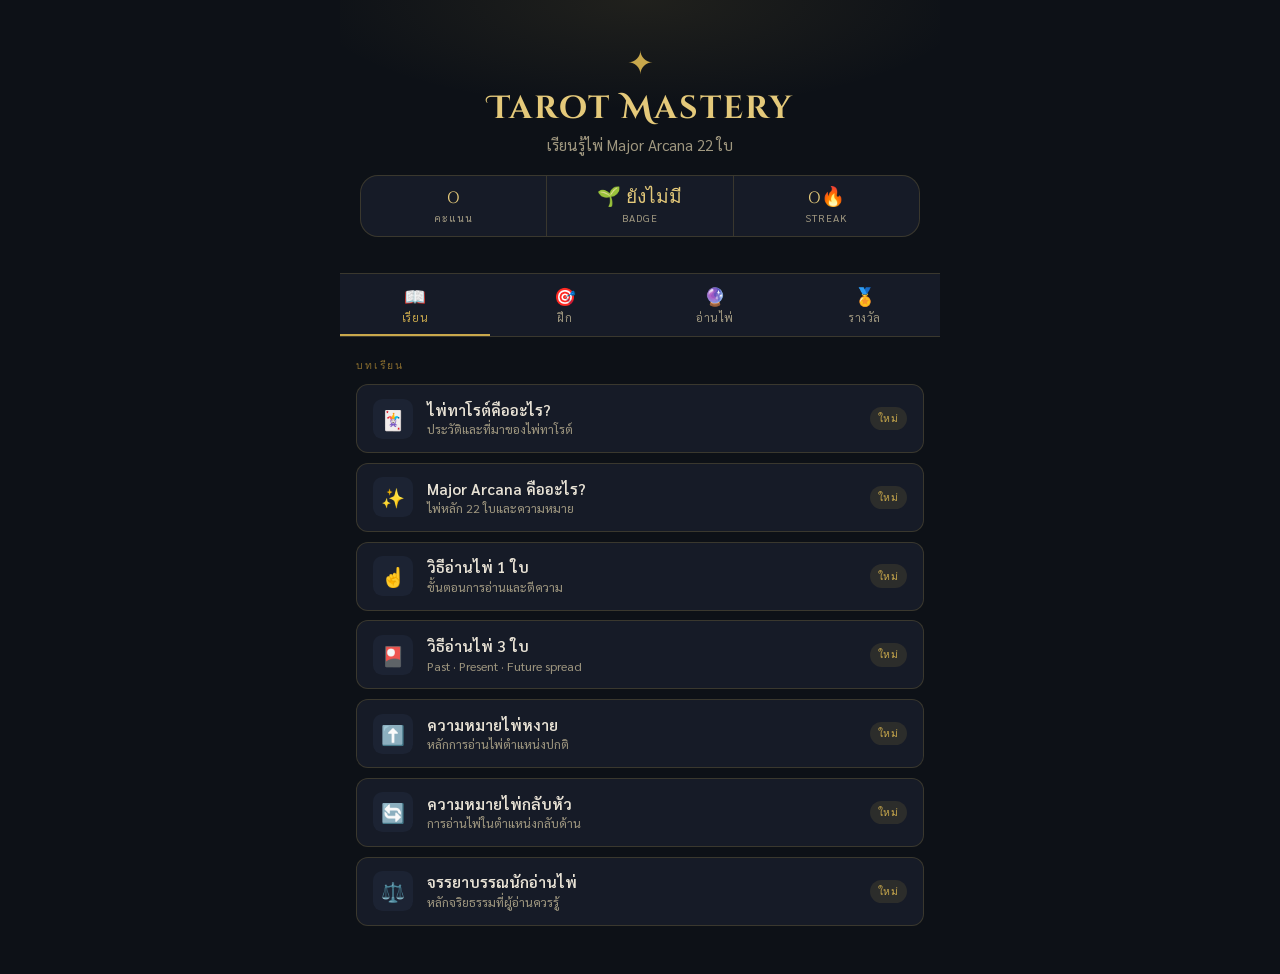
==== index.html @ 58447cff "Add files via upload" ====
<!DOCTYPE html>
<html lang="th">
<head>
  <meta charset="UTF-8"/>
  <meta name="viewport" content="width=device-width,initial-scale=1.0,viewport-fit=cover"/>
  <meta name="theme-color" content="#0d1117"/>
  <title>Tarot Mastery · เรียนรู้ไพ่ทาโรต์</title>
  <link rel="preconnect" href="https://fonts.googleapis.com"/>
  <link rel="preconnect" href="https://fonts.gstatic.com" crossorigin/>
  <link href="https://fonts.googleapis.com/css2?family=Sarabun:ital,wght@0,300;0,400;0,500;0,600;0,700;1,400&family=Cinzel:wght@400;600;700&family=Cinzel+Decorative:wght@400;700&display=swap" rel="stylesheet"/>
  <link rel="stylesheet" href="style.css?v=20260605c"/>
</head>
<body>

<!-- ═══════════════ APP SHELL ═══════════════ -->
<div id="app">

  <!-- TOP BAR (shown when not on home) -->
  <header id="top-bar" class="top-bar hidden">
    <button class="back-btn" onclick="navBack()">
      <svg width="20" height="20" viewBox="0 0 24 24" fill="none" stroke="currentColor" stroke-width="2.5"><polyline points="15,18 9,12 15,6"/></svg>
    </button>
    <span id="top-bar-title"></span>
    <button id="sound-btn" class="icon-btn" onclick="toggleSound()">🔊</button>
  </header>

  <!-- ═══════════ SCREEN: HOME ═══════════ -->
  <div id="screen-home" class="screen active">

    <!-- Hero -->
    <div class="home-hero">
      <div class="hero-emblem">✦</div>
      <h1 class="hero-title">Tarot Mastery</h1>
      <p class="hero-sub">เรียนรู้ไพ่ Major Arcana 22 ใบ</p>
      <!-- XP + badge bar -->
      <div class="hero-stats">
        <div class="hstat">
          <span class="hstat-val" id="home-score">0</span>
          <span class="hstat-lbl">คะแนน</span>
        </div>
        <div class="hstat-div"></div>
        <div class="hstat">
          <span class="hstat-val" id="home-badge">—</span>
          <span class="hstat-lbl">Badge</span>
        </div>
        <div class="hstat-div"></div>
        <div class="hstat">
          <span class="hstat-val" id="home-streak">0🔥</span>
          <span class="hstat-lbl">Streak</span>
        </div>
      </div>
    </div>

    <!-- Tab Nav -->
    <nav class="tab-nav" role="tablist">
      <button class="tab-btn active" data-tab="learn" onclick="switchTab('learn')">
        <span class="tab-icon">📖</span>
        <span>เรียน</span>
      </button>
      <button class="tab-btn" data-tab="practice" onclick="switchTab('practice')">
        <span class="tab-icon">🎯</span>
        <span>ฝึก</span>
      </button>
      <button class="tab-btn" data-tab="reading" onclick="switchTab('reading')">
        <span class="tab-icon">🔮</span>
        <span>อ่านไพ่</span>
      </button>
      <button class="tab-btn" data-tab="achievement" onclick="switchTab('achievement')">
        <span class="tab-icon">🏅</span>
        <span>รางวัล</span>
      </button>
    </nav>

    <!-- ── TAB: LEARN ── -->
    <div id="tab-learn" class="tab-content active">
      <p class="section-label">บทเรียน</p>
      <div class="lesson-grid" id="lesson-grid">
        <!-- filled by JS -->
      </div>
    </div>

    <!-- ── TAB: PRACTICE ── -->
    <div id="tab-practice" class="tab-content">
      <p class="section-label">เลือก Level</p>
      <div id="level-grid" class="level-list">
        <!-- filled by JS -->
      </div>
      <button class="reset-btn" onclick="if(confirm('รีเซ็ตความคืบหน้าทั้งหมด?')){localStorage.removeItem('tarot_state');location.reload();}">
        รีเซ็ตข้อมูล
      </button>
    </div>

    <!-- ── TAB: READING LAB ── -->
    <div id="tab-reading" class="tab-content">
      <p class="section-label">Reading Lab</p>
      <div class="reading-lab-cards">
        <div class="reading-lab-card" onclick="startLevel(7)">
          <div class="rlc-icon">🌙</div>
          <div>
            <div class="rlc-title">Real Tarot Reader</div>
            <div class="rlc-desc">เขียนคำทำนายจากไพ่ที่ได้รับ</div>
          </div>
          <svg class="rlc-arrow" width="20" height="20" viewBox="0 0 24 24" fill="none" stroke="currentColor" stroke-width="2"><polyline points="9,18 15,12 9,6"/></svg>
        </div>
        <div class="reading-lab-card" onclick="startFreeReading()">
          <div class="rlc-icon">🃏</div>
          <div>
            <div class="rlc-title">Free Reading</div>
            <div class="rlc-desc">สุ่มไพ่และทำนายอิสระ</div>
          </div>
          <svg class="rlc-arrow" width="20" height="20" viewBox="0 0 24 24" fill="none" stroke="currentColor" stroke-width="2"><polyline points="9,18 15,12 9,6"/></svg>
        </div>
        <div class="reading-lab-card" onclick="startCardLibrary()">
          <div class="rlc-icon">📚</div>
          <div>
            <div class="rlc-title">Card Library</div>
            <div class="rlc-desc">ดูรายละเอียดไพ่ทุกใบ</div>
          </div>
          <svg class="rlc-arrow" width="20" height="20" viewBox="0 0 24 24" fill="none" stroke="currentColor" stroke-width="2"><polyline points="9,18 15,12 9,6"/></svg>
        </div>
      </div>
    </div>

    <!-- ── TAB: ACHIEVEMENT ── -->
    <div id="tab-achievement" class="tab-content">
      <p class="section-label">Badges</p>
      <div id="badges-container" class="badges-list"></div>
      <p class="section-label" style="margin-top:1.5rem">สถิติ</p>
      <div class="stats-grid">
        <div class="stat-tile"><span class="st-val" id="stat-total">0</span><span class="st-lbl">ทั้งหมด</span></div>
        <div class="stat-tile"><span class="st-val" id="stat-correct">0</span><span class="st-lbl">ถูก</span></div>
        <div class="stat-tile"><span class="st-val" id="stat-accuracy">0%</span><span class="st-lbl">แม่นยำ</span></div>
        <div class="stat-tile"><span class="st-val" id="stat-combo">0</span><span class="st-lbl">Combo สูงสุด</span></div>
        <div class="stat-tile" style="grid-column:1/-1"><span class="st-val" id="stat-wrong">0</span><span class="st-lbl">ต้องทบทวน</span></div>
      </div>
    </div>

  </div><!-- /screen-home -->

  <!-- ═══════════ SCREEN: LESSON ═══════════ -->
  <div id="screen-lesson" class="screen">
    <div id="lesson-content" class="lesson-body"></div>
  </div>

  <!-- ═══════════ SCREEN: CARD LIBRARY ═══════════ -->
  <div id="screen-library" class="screen">
    <div class="library-search-wrap">
      <input type="search" id="lib-search" placeholder="ค้นหาไพ่..." oninput="filterLibrary(this.value)" class="lib-search"/>
    </div>
    <div id="library-grid" class="lib-grid"></div>
    <!-- Card detail modal -->
    <div id="card-detail-overlay" class="overlay hidden" onclick="closeCardDetail()">
      <div class="card-detail-modal" onclick="event.stopPropagation()">
        <button class="modal-close" onclick="closeCardDetail()">✕</button>
        <div id="card-detail-body"></div>
      </div>
    </div>
  </div>

  <!-- ═══════════ SCREEN: GAME (Levels 1–6) ═══════════ -->
  <div id="screen-game" class="screen">
    <div class="game-hud">
      <div class="hud-left">
        <span id="score-display" class="hud-score">0</span>
        <span id="combo-display" class="hud-combo hidden">🔥×0</span>
      </div>
      <div class="hud-progress-wrap">
        <div class="hud-progress-track">
          <div id="progress-fill" class="hud-progress-fill"></div>
        </div>
        <span id="progress-label" class="hud-progress-lbl">0/0</span>
      </div>
    </div>
    <div id="level-header" class="game-level-header"></div>
    <div id="question-container" class="question-wrap"></div>
  </div>

  <!-- ═══════════ SCREEN: LEVEL 7 ═══════════ -->
  <div id="screen-level7" class="screen">
    <div class="l7-wrap">
      <div id="l7-cards" class="l7-card-row"></div>
      <p id="l7-question" class="l7-q"></p>
      <div class="l7-textarea-wrap">
        <textarea id="l7-input" placeholder="พิมพ์คำทำนายของคุณที่นี่…" rows="5"></textarea>
      </div>
      <button class="btn-primary full-width" onclick="submitLevel7()">ส่งคำทำนาย ✦</button>
      <div id="l7-rubric"></div>
    </div>
  </div>

  <!-- ═══════════ SCREEN: FREE READING ═══════════ -->
  <div id="screen-free-reading" class="screen">
    <div class="free-reading-wrap">
      <p class="fr-instruction">เลือกตำแหน่งการอ่านไพ่</p>
      <div class="fr-spread-btns">
        <button class="spread-btn" onclick="doFreeReading(1)">
          <span class="sb-num">1</span>
          <span class="sb-name">ไพ่ใบเดียว</span>
          <span class="sb-desc">คำถามง่ายๆ</span>
        </button>
        <button class="spread-btn" onclick="doFreeReading(3)">
          <span class="sb-num">3</span>
          <span class="sb-name">อดีต ปัจจุบัน อนาคต</span>
          <span class="sb-desc">ภาพรวมสถานการณ์</span>
        </button>
        <button class="spread-btn" onclick="doFreeReading(5)">
          <span class="sb-num">5</span>
          <span class="sb-name">Celtic Cross (ย่อ)</span>
          <span class="sb-desc">วิเคราะห์ลึก</span>
        </button>
      </div>
      <div id="fr-result" class="fr-result hidden"></div>
    </div>
  </div>

</div><!-- /app -->

<!-- FLOATING NOTIFICATIONS -->
<div id="combo-bonus" class="combo-popup">🔥 Combo +20!</div>
<div id="badge-notification" class="badge-popup">
  <span id="badge-notif-icon">🌟</span>
  <div>
    <div class="bp-title">Badge ใหม่!</div>
    <div id="badge-notif-name" class="bp-name"></div>
  </div>
</div>

<script src="cards.js?v=20260605c"></script>
<script src="question-bank.js?v=20260605c"></script>
<script src="script.js?v=20260605c"></script>
<script src="lessons.js?v=20260605c"></script>
</body>
</html>
---- style.css ----
/* ═══════════════════════════════════════════════
   TAROT MASTERY — style.css v2
   Fonts: Cinzel (title) + Sarabun (Thai body)
   Theme: Deep Navy · Gold · Cream
   ═══════════════════════════════════════════════ */

/* ── Variables ── */
:root {
  --bg:          #0d1117;
  --bg-card:     #161b27;
  --bg-elevated: #1c2333;
  --border:      rgba(201,168,76,0.2);
  --border-hi:   rgba(201,168,76,0.55);
  --gold:        #c9a84c;
  --gold-hi:     #e4c97a;
  --gold-dim:    #8a6e2f;
  --gold-glow:   rgba(201,168,76,0.18);
  --cream:       #e8e2d5;
  --cream-dim:   #a09880;
  --green:       #2d6a4f;
  --green-hi:    #52b788;
  --red:         #7d2020;
  --red-hi:      #e06060;
  --radius-sm:   8px;
  --radius:      12px;
  --radius-lg:   18px;
  --font-en:     'Cinzel', serif;
  --font-deco:   'Cinzel Decorative', serif;
  --font-th:     'Sarabun', sans-serif;
  --ease:        cubic-bezier(.4,0,.2,1);
  --safe-bottom: env(safe-area-inset-bottom, 0px);
}

/* ── Reset ── */
*,*::before,*::after{box-sizing:border-box;margin:0;padding:0}
html{font-size:16px;-webkit-tap-highlight-color:transparent}
body{
  font-family:var(--font-th);
  background:var(--bg);
  color:var(--cream);
  min-height:100vh;
  overflow-x:hidden;
  -webkit-font-smoothing:antialiased;
}
button{font-family:var(--font-th);cursor:pointer;border:none;background:none}
input,textarea{font-family:var(--font-th)}
img{display:block;max-width:100%}

/* ── App shell ── */
#app{
  max-width:600px;
  margin:0 auto;
  min-height:100vh;
  position:relative;
}

/* ── Top bar ── */
.top-bar{
  position:sticky;top:0;z-index:200;
  display:flex;align-items:center;gap:.75rem;
  padding:.7rem 1rem;
  background:rgba(13,17,23,.92);
  backdrop-filter:blur(12px);
  border-bottom:1px solid var(--border);
}
.top-bar.hidden{display:none}
.back-btn{
  width:2rem;height:2rem;
  display:flex;align-items:center;justify-content:center;
  color:var(--gold);border-radius:50%;
  transition:background .2s;flex-shrink:0;
}
.back-btn:hover{background:var(--gold-glow)}
#top-bar-title{
  flex:1;
  font-family:var(--font-en);
  font-size:.8rem;letter-spacing:.12em;
  color:var(--cream-dim);text-transform:uppercase;
}
.icon-btn{
  width:2rem;height:2rem;font-size:1rem;
  display:flex;align-items:center;justify-content:center;
  border-radius:50%;transition:background .2s;
}
.icon-btn:hover{background:var(--gold-glow)}

/* ── Screens ── */
.screen{display:none;min-height:100vh;padding-bottom:calc(2rem + var(--safe-bottom))}
.screen.active{display:block}
.hidden{display:none!important}

/* ══════════════════════════════════════════════
   HOME SCREEN
══════════════════════════════════════════════ */

/* Hero */
.home-hero{
  text-align:center;
  padding:2.5rem 1.25rem 1.5rem;
  background:radial-gradient(ellipse 80% 60% at 50% 0%, rgba(201,168,76,.1) 0%, transparent 70%);
}
.hero-emblem{
  font-size:2rem;color:var(--gold);
  display:block;margin-bottom:.5rem;
  animation:pulse-gold 3s ease-in-out infinite;
}
.hero-title{
  font-family:var(--font-deco);
  font-size:clamp(1.4rem,5vw,2rem);
  color:var(--gold-hi);
  letter-spacing:.06em;line-height:1.2;
}
.hero-sub{
  font-size:.95rem;color:var(--cream-dim);
  margin-top:.4rem;
}
.hero-stats{
  display:flex;align-items:center;justify-content:center;
  gap:0;margin-top:1.25rem;
  background:var(--bg-card);
  border:1px solid var(--border);
  border-radius:var(--radius-lg);
  overflow:hidden;
}
.hstat{flex:1;padding:.75rem .5rem;text-align:center}
.hstat-div{width:1px;background:var(--border);align-self:stretch}
.hstat-val{
  display:block;
  font-family:var(--font-deco);font-size:1.2rem;
  color:var(--gold-hi);line-height:1;
}
.hstat-lbl{
  display:block;
  font-size:.65rem;letter-spacing:.1em;
  color:var(--cream-dim);text-transform:uppercase;margin-top:.25rem;
}

/* Tab nav */
.tab-nav{
  display:flex;
  background:var(--bg-card);
  border-top:1px solid var(--border);
  border-bottom:1px solid var(--border);
  margin-top:.75rem;
  position:sticky;top:0;z-index:100;
}
.tab-btn{
  flex:1;display:flex;flex-direction:column;
  align-items:center;gap:.2rem;
  padding:.6rem .25rem;
  font-size:.7rem;color:var(--cream-dim);
  letter-spacing:.05em;
  border-bottom:2px solid transparent;
  transition:color .2s,border-color .2s;
}
.tab-btn.active{color:var(--gold);border-bottom-color:var(--gold)}
.tab-icon{font-size:1.1rem}

.tab-content{display:none;padding:.75rem 1rem 1rem}
.tab-content.active{display:block}

/* Section label */
.section-label{
  font-family:var(--font-en);
  font-size:.65rem;letter-spacing:.18em;
  color:var(--gold-dim);text-transform:uppercase;
  padding:.5rem 0 .6rem;
}

/* ── Learn tab: lesson grid ── */
.lesson-grid{display:grid;gap:.6rem}

.lesson-card{
  display:flex;align-items:center;gap:.9rem;
  background:var(--bg-card);
  border:1px solid var(--border);
  border-radius:var(--radius);
  padding:.85rem 1rem;
  cursor:pointer;
  transition:border-color .2s,transform .15s;
  position:relative;overflow:hidden;
}
.lesson-card::after{
  content:'';position:absolute;inset:0;
  background:linear-gradient(90deg,rgba(201,168,76,.05),transparent);
  opacity:0;transition:opacity .2s;pointer-events:none;
}
.lesson-card:hover{border-color:var(--border-hi);transform:translateX(3px)}
.lesson-card:hover::after{opacity:1}
.lesson-card.completed{border-color:rgba(82,183,136,.3)}

.lc-icon{
  width:2.5rem;height:2.5rem;flex-shrink:0;
  background:var(--bg-elevated);border-radius:.6rem;
  display:flex;align-items:center;justify-content:center;
  font-size:1.2rem;
}
.lc-body{flex:1;min-width:0}
.lc-title{
  font-size:.95rem;font-weight:600;
  color:var(--cream);margin-bottom:.1rem;
}
.lc-desc{font-size:.78rem;color:var(--cream-dim)}
.lc-badge{
  font-size:.65rem;font-family:var(--font-en);
  letter-spacing:.08em;padding:.2rem .5rem;
  border-radius:999px;text-transform:uppercase;flex-shrink:0;
}
.lc-badge.done{background:rgba(82,183,136,.15);color:var(--green-hi)}
.lc-badge.new{background:rgba(201,168,76,.12);color:var(--gold)}

/* ── Practice tab: level list ── */
.level-list{display:grid;gap:.6rem}

.level-card{
  display:grid;grid-template-columns:2.75rem 1fr auto;
  align-items:center;gap:.75rem;
  background:var(--bg-card);border:1px solid var(--border);
  border-radius:var(--radius);padding:.85rem 1rem;
  cursor:pointer;transition:border-color .2s,transform .15s;
  position:relative;overflow:hidden;
}
.level-card:hover:not(.locked){border-color:var(--border-hi);transform:translateX(3px)}
.level-card.locked{opacity:.4;cursor:not-allowed}
.level-card.completed{border-color:rgba(82,183,136,.3)}

.lv-icon{font-size:1.4rem;text-align:center}
.lv-num{font-family:var(--font-en);font-size:.6rem;letter-spacing:.12em;color:var(--gold-dim);text-transform:uppercase}
.lv-name{font-size:.9rem;font-weight:600;color:var(--cream)}
.lv-desc{font-size:.75rem;color:var(--cream-dim)}
.lv-right{text-align:right}
.lv-pct{font-family:var(--font-en);font-size:.8rem;color:var(--gold);display:block}
.lv-bar{width:3rem;height:3px;background:var(--bg-elevated);border-radius:2px;margin-top:.2rem;overflow:hidden}
.lv-bar-fill{height:100%;background:linear-gradient(90deg,var(--gold-dim),var(--gold-hi));border-radius:2px;transition:width .5s}

.reset-btn{
  display:block;margin:1.5rem auto 0;
  font-size:.65rem;letter-spacing:.1em;text-transform:uppercase;
  color:rgba(224,96,96,.5);
  border:1px solid rgba(224,96,96,.2);
  border-radius:var(--radius-sm);padding:.4rem 1rem;
  transition:color .2s,border-color .2s;
}
.reset-btn:hover{color:var(--red-hi);border-color:rgba(224,96,96,.5)}

/* ── Reading lab ── */
.reading-lab-cards{display:grid;gap:.6rem}
.reading-lab-card{
  display:flex;align-items:center;gap:.9rem;
  background:var(--bg-card);border:1px solid var(--border);
  border-radius:var(--radius);padding:1rem;
  cursor:pointer;transition:border-color .2s,transform .15s;
}
.reading-lab-card:hover{border-color:var(--border-hi);transform:translateX(3px)}
.rlc-icon{font-size:1.6rem;flex-shrink:0}
.rlc-title{font-size:.95rem;font-weight:600;color:var(--cream)}
.rlc-desc{font-size:.78rem;color:var(--cream-dim);margin-top:.1rem}
.rlc-arrow{color:var(--gold-dim);flex-shrink:0;margin-left:auto}

/* ── Achievement tab ── */
.badges-list{display:grid;gap:.5rem}
.badge-item{
  display:flex;align-items:center;gap:.85rem;
  background:var(--bg-card);border:1px solid var(--border);
  border-radius:var(--radius);padding:.8rem 1rem;
}
.badge-item.earned{border-color:rgba(201,168,76,.5);box-shadow:0 0 12px var(--gold-glow)}
.badge-item.locked-b{opacity:.4;filter:grayscale(.6)}
.bi-icon{font-size:1.8rem;flex-shrink:0}
.bi-info{flex:1}
.bi-name{font-size:.9rem;font-weight:600;color:var(--cream)}
.bi-desc{font-size:.75rem;color:var(--cream-dim);margin-top:.1rem}
.bi-pts{font-family:var(--font-en);font-size:.75rem;color:var(--gold)}

.stats-grid{display:grid;grid-template-columns:1fr 1fr;gap:.5rem}
.stat-tile{
  background:var(--bg-card);border:1px solid var(--border);
  border-radius:var(--radius);padding:1rem;text-align:center;
}
.st-val{
  display:block;font-family:var(--font-deco);font-size:1.6rem;
  color:var(--gold-hi);line-height:1;
}
.st-lbl{
  display:block;font-size:.6rem;letter-spacing:.12em;
  color:var(--cream-dim);text-transform:uppercase;margin-top:.3rem;
}

/* ══════════════════════════════════════════════
   LESSON SCREEN
══════════════════════════════════════════════ */
.lesson-body{padding:0 0 2rem}

.lesson-hero{
  background:linear-gradient(160deg,var(--bg-elevated),var(--bg-card));
  border-bottom:1px solid var(--border);
  padding:1.5rem 1.25rem 1.25rem;
  text-align:center;
}
.lesson-hero-icon{font-size:2.5rem;display:block;margin-bottom:.5rem}
.lesson-hero-title{
  font-family:var(--font-deco);font-size:1.2rem;
  color:var(--gold-hi);letter-spacing:.06em;
}
.lesson-hero-sub{font-size:.85rem;color:var(--cream-dim);margin-top:.3rem}

.lesson-section{padding:1.25rem 1.25rem 0}
.ls-heading{
  font-family:var(--font-en);font-size:.7rem;
  letter-spacing:.18em;color:var(--gold-dim);
  text-transform:uppercase;margin-bottom:.75rem;
}
.ls-text{font-size:.95rem;line-height:1.75;color:var(--cream)}
.ls-text + .ls-text{margin-top:.75rem}
.ls-highlight{
  background:var(--bg-elevated);border-left:3px solid var(--gold);
  border-radius:0 var(--radius-sm) var(--radius-sm) 0;
  padding:.75rem 1rem;margin:.75rem 0;
  font-size:.9rem;line-height:1.65;color:var(--cream-dim);
}
.ls-highlight strong{color:var(--gold-hi);font-weight:600}

/* card strip in lesson */
.lesson-card-strip{
  display:flex;gap:.6rem;overflow-x:auto;
  padding:.25rem .25rem .75rem;
  scrollbar-width:none;
}
.lesson-card-strip::-webkit-scrollbar{display:none}
.lcs-item{
  flex-shrink:0;width:90px;text-align:center;cursor:pointer;
}
.lcs-img{
  width:90px;height:145px;object-fit:cover;
  border-radius:6px;border:1px solid var(--border);
  transition:transform .2s,border-color .2s;
}
.lcs-item:hover .lcs-img{transform:scale(1.04);border-color:var(--gold)}
.lcs-name{font-size:.65rem;color:var(--cream-dim);margin-top:.3rem;line-height:1.3}

/* meaning table */
.meaning-table{width:100%;border-collapse:collapse;margin:.5rem 0}
.meaning-table td{
  padding:.55rem .75rem;font-size:.85rem;
  border-bottom:1px solid var(--border);
  vertical-align:top;
}
.meaning-table td:first-child{
  font-family:var(--font-en);font-size:.7rem;
  letter-spacing:.08em;color:var(--gold-dim);
  text-transform:uppercase;width:35%;
}

/* quiz CTA at end of lesson */
.lesson-cta{
  margin:1.5rem 1.25rem 0;
  display:flex;gap:.75rem;
}

/* ══════════════════════════════════════════════
   CARD LIBRARY SCREEN
══════════════════════════════════════════════ */
.library-search-wrap{
  position:sticky;top:0;z-index:50;
  padding:.75rem 1rem;
  background:rgba(13,17,23,.95);backdrop-filter:blur(8px);
  border-bottom:1px solid var(--border);
}
.lib-search{
  width:100%;background:var(--bg-card);
  border:1px solid var(--border);border-radius:var(--radius);
  padding:.6rem .9rem;color:var(--cream);font-size:.9rem;
  outline:none;transition:border-color .2s;
}
.lib-search:focus{border-color:var(--gold)}
.lib-search::placeholder{color:var(--cream-dim)}

.lib-grid{
  display:grid;grid-template-columns:repeat(3,1fr);
  gap:.5rem;padding:.75rem;
}
.lib-item{
  cursor:pointer;text-align:center;
  border-radius:var(--radius-sm);overflow:hidden;
  border:1px solid var(--border);
  background:var(--bg-card);
  transition:border-color .2s,transform .15s;
}
.lib-item:hover{border-color:var(--border-hi);transform:scale(1.03)}
.lib-item img{width:100%;aspect-ratio:2/3;object-fit:cover}
.lib-item .card-fallback{
  width:100%;
  height:auto;
  aspect-ratio:2/3;
  border-radius:0;
  border:0;
}
.lib-item-name{font-size:.6rem;color:var(--cream-dim);padding:.3rem .2rem;line-height:1.3}

/* Card detail modal */
.overlay{
  position:fixed;inset:0;z-index:300;
  background:rgba(0,0,0,.75);backdrop-filter:blur(4px);
  display:flex;align-items:flex-end;justify-content:center;
  padding:0;
}
.card-detail-modal{
  background:var(--bg-card);
  border-radius:var(--radius-lg) var(--radius-lg) 0 0;
  border:1px solid var(--border);
  width:100%;max-width:600px;
  max-height:85vh;overflow-y:auto;
  padding:1.25rem 1.25rem 2rem;
  position:relative;
}
.modal-close{
  position:absolute;top:.75rem;right:.75rem;
  width:2rem;height:2rem;
  display:flex;align-items:center;justify-content:center;
  color:var(--cream-dim);font-size:.9rem;
  background:var(--bg-elevated);border-radius:50%;
}
.cd-header{display:flex;gap:1rem;align-items:flex-start;margin-bottom:1rem}
.cd-card-art{width:90px;flex-shrink:0}
.cd-img{width:90px;height:145px;object-fit:cover;border-radius:6px;border:1px solid var(--border);flex-shrink:0}
.cd-card-art .card-fallback{width:90px;height:145px;margin:0}
.cd-title{
  font-family:var(--font-deco);font-size:1rem;
  color:var(--gold-hi);margin-bottom:.25rem;
}
.cd-thai{font-size:.85rem;color:var(--cream-dim);margin-bottom:.5rem}
.cd-kw{display:flex;flex-wrap:wrap;gap:.3rem}
.kw-tag{
  font-size:.65rem;padding:.2rem .5rem;
  border-radius:999px;border:1px solid var(--border);
  color:var(--cream-dim);background:var(--bg-elevated);
}
.cd-section{margin-top:1rem}
.cd-section-title{
  font-family:var(--font-en);font-size:.65rem;
  letter-spacing:.15em;color:var(--gold-dim);
  text-transform:uppercase;margin-bottom:.5rem;
}
.cd-meaning{font-size:.88rem;line-height:1.7;color:var(--cream)}
.cd-reversed{font-size:.85rem;line-height:1.65;color:var(--cream-dim);font-style:italic}
.cd-symbols{display:grid;gap:.35rem}
.sym-row{display:flex;gap:.5rem;font-size:.82rem}
.sym-key{color:var(--gold);flex-shrink:0;min-width:7rem}
.sym-val{color:var(--cream-dim)}
.cd-meta{display:flex;gap:.75rem;flex-wrap:wrap;margin-top:.5rem}
.meta-tag{font-size:.72rem;color:var(--cream-dim);padding:.2rem .6rem;border-radius:999px;background:var(--bg-elevated);border:1px solid var(--border)}

/* ══════════════════════════════════════════════
   GAME SCREEN
══════════════════════════════════════════════ */
.game-hud{
  position:sticky;top:0;z-index:100;
  display:flex;align-items:center;gap:.75rem;
  padding:.6rem 1rem;
  background:rgba(13,17,23,.95);backdrop-filter:blur(8px);
  border-bottom:1px solid var(--border);
}
.hud-left{display:flex;align-items:center;gap:.75rem;flex-shrink:0}
.hud-score{
  font-family:var(--font-deco);font-size:.9rem;
  color:var(--gold-hi);
}
.hud-combo{
  font-size:.8rem;color:var(--gold);
  background:rgba(201,168,76,.12);
  border-radius:999px;padding:.2rem .6rem;
}
.hud-progress-wrap{flex:1;display:flex;flex-direction:column;gap:.2rem}
.hud-progress-track{height:4px;background:var(--bg-elevated);border-radius:2px;overflow:hidden}
.hud-progress-fill{height:100%;background:linear-gradient(90deg,var(--gold-dim),var(--gold-hi));border-radius:2px;width:0%;transition:width .5s}
.hud-progress-lbl{font-size:.65rem;color:var(--cream-dim);text-align:right}

.game-level-header{
  font-family:var(--font-en);font-size:.75rem;
  letter-spacing:.15em;color:var(--gold-dim);
  text-align:center;text-transform:uppercase;
  padding:.75rem 1rem .25rem;
}

/* Question wrap */
.question-wrap{padding:.75rem 1rem;max-width:560px;margin:0 auto}

/* Card frame */
.card-frame{
  background:var(--bg-card);border:1px solid var(--border);
  border-radius:var(--radius-lg);padding:.75rem;
  margin-bottom:1rem;text-align:center;
  position:relative;overflow:hidden;
  animation:fadeInUp .3s var(--ease) both;
}
.card-frame-img{
  max-width:160px;max-height:260px;
  border-radius:5px;margin:0 auto;
  box-shadow:0 4px 20px rgba(0,0,0,.5);
}
.card-fallback{
  width:130px;height:210px;margin:0 auto;
  background:linear-gradient(160deg,var(--bg-elevated),var(--bg-card));
  border:1px solid var(--border);border-radius:8px;
  display:flex;flex-direction:column;
  align-items:center;justify-content:center;gap:.5rem;
}
.cf-num{font-family:var(--font-en);font-size:1.8rem;color:var(--gold)}
.cf-name{font-family:var(--font-en);font-size:.65rem;color:var(--cream-dim);text-align:center;padding:0 .5rem;letter-spacing:.05em}

/* multi-card */
.card-multi{display:flex;gap:.5rem;justify-content:center;flex-wrap:wrap}
.cm-item{display:flex;flex-direction:column;align-items:center;gap:.3rem}
.cm-item img,.cm-item .card-fallback{max-width:90px;max-height:145px}
.cm-label{font-family:var(--font-en);font-size:.58rem;letter-spacing:.08em;color:var(--gold-dim);text-transform:uppercase}

/* Question text */
.q-text{
  font-size:1rem;line-height:1.55;color:var(--cream);
  text-align:center;padding:.5rem 0 1rem;letter-spacing:.01em;
  animation:fadeInUp .3s .08s var(--ease) both;
}

/* Options */
.options-grid{display:grid;gap:.55rem;animation:fadeInUp .3s .15s var(--ease) both}
.option-btn{
  display:flex;align-items:flex-start;gap:.75rem;
  background:var(--bg-card);border:1px solid var(--border);
  border-radius:var(--radius-sm);padding:.7rem .9rem;
  text-align:left;width:100%;
  transition:background .15s,border-color .15s,transform .12s;
}
.option-btn:hover:not(:disabled){
  border-color:var(--border-hi);
  background:var(--bg-elevated);
  transform:translateX(3px);
}
.option-btn:disabled{cursor:default;transform:none}
.opt-letter{
  width:1.5rem;height:1.5rem;flex-shrink:0;
  background:rgba(201,168,76,.1);border:1px solid var(--gold-dim);
  border-radius:50%;
  font-family:var(--font-en);font-size:.7rem;font-weight:700;
  color:var(--gold);
  display:flex;align-items:center;justify-content:center;
  margin-top:.05rem;letter-spacing:0;
}
.opt-text{font-size:.92rem;color:var(--cream);line-height:1.4}

.option-btn.correct{background:rgba(45,106,79,.3)!important;border-color:var(--green-hi)!important}
.option-btn.correct .opt-letter{background:rgba(82,183,136,.2);border-color:var(--green-hi);color:var(--green-hi)}
.option-btn.wrong{background:rgba(125,32,32,.3)!important;border-color:var(--red-hi)!important}
.option-btn.wrong .opt-letter{background:rgba(224,96,96,.2);border-color:var(--red-hi);color:var(--red-hi)}

/* Explanation */
.explanation-box{
  background:var(--bg-elevated);border:1px solid var(--border);
  border-left:3px solid var(--gold);border-radius:0 var(--radius-sm) var(--radius-sm) 0;
  padding:.9rem 1rem;margin-top:.9rem;
  animation:fadeInUp .25s var(--ease) both;
}
.exp-text{font-size:.88rem;line-height:1.7;color:var(--cream-dim)}
.exp-text strong{color:var(--gold-hi);font-weight:600}

/* ══════════════════════════════════════════════
   LEVEL 7
══════════════════════════════════════════════ */
.l7-wrap{padding:1rem 1rem 2rem;max-width:560px;margin:0 auto}
.l7-card-row{display:flex;gap:.75rem;justify-content:center;flex-wrap:wrap;margin-bottom:1rem}
.l7-q{font-size:.95rem;color:var(--cream);text-align:center;padding:.75rem 0;line-height:1.6}
.l7-textarea-wrap{
  background:var(--bg-card);border:1px solid var(--border);
  border-radius:var(--radius);margin-bottom:.75rem;overflow:hidden;
}
#l7-input{
  width:100%;background:transparent;border:none;outline:none;
  padding:.75rem 1rem;color:var(--cream);
  font-size:.9rem;resize:vertical;min-height:120px;line-height:1.65;
}
#l7-input::placeholder{color:var(--cream-dim)}
#l7-rubric{margin-top:1rem}
.rubric-card{
  background:var(--bg-card);border:1px solid var(--border);
  border-left:3px solid var(--gold);border-radius:0 var(--radius) var(--radius) 0;
  padding:1.25rem;
}
.rubric-title{
  font-family:var(--font-en);font-size:.75rem;
  letter-spacing:.12em;color:var(--gold);
  text-transform:uppercase;margin-bottom:.75rem;
}
.rubric-example{
  font-size:.88rem;color:var(--cream-dim);
  line-height:1.7;font-style:italic;
  border-bottom:1px solid var(--border);padding-bottom:.75rem;margin-bottom:.75rem;
}
.rubric-criteria{list-style:none}
.rubric-criteria li{
  display:flex;align-items:flex-start;gap:.5rem;
  padding:.25rem 0;font-size:.84rem;color:var(--cream-dim);
}
.rubric-criteria li::before{content:'✦';color:var(--gold-dim);font-size:.6rem;margin-top:.3rem;flex-shrink:0}

/* ══════════════════════════════════════════════
   FREE READING SCREEN
══════════════════════════════════════════════ */
.free-reading-wrap{padding:1.25rem 1rem}
.fr-instruction{
  font-family:var(--font-en);font-size:.7rem;
  letter-spacing:.15em;color:var(--gold-dim);
  text-transform:uppercase;margin-bottom:1rem;text-align:center;
}
.fr-spread-btns{display:grid;gap:.6rem}
.spread-btn{
  display:flex;align-items:center;gap:1rem;
  background:var(--bg-card);border:1px solid var(--border);
  border-radius:var(--radius);padding:1rem;
  text-align:left;transition:border-color .2s,transform .15s;
}
.spread-btn:hover{border-color:var(--border-hi);transform:translateX(3px)}
.sb-num{
  font-family:var(--font-deco);font-size:1.5rem;
  color:var(--gold);flex-shrink:0;width:2rem;text-align:center;
}
.sb-name{font-size:.9rem;font-weight:600;color:var(--cream);display:block}
.sb-desc{font-size:.75rem;color:var(--cream-dim);display:block;margin-top:.1rem}
.fr-result{margin-top:1.5rem}
.fr-cards-row{display:flex;gap:.75rem;justify-content:center;flex-wrap:wrap;margin-bottom:1rem}
.fr-card-item{text-align:center}
.fr-card-item img{width:90px;height:145px;object-fit:cover;border-radius:6px;border:1px solid var(--border)}
.fr-card-item .card-fallback{width:80px;height:128px;margin:0 auto}
.fr-card-pos{font-family:var(--font-en);font-size:.6rem;letter-spacing:.08em;color:var(--gold-dim);text-transform:uppercase;margin-top:.3rem}
.fr-card-name{font-size:.7rem;color:var(--cream-dim);margin-top:.15rem}
.fr-meanings{display:grid;gap:.5rem}
.fr-meaning-item{
  background:var(--bg-card);border:1px solid var(--border);
  border-radius:var(--radius-sm);padding:.8rem;
}
.frm-pos{font-family:var(--font-en);font-size:.65rem;letter-spacing:.1em;color:var(--gold);text-transform:uppercase;margin-bottom:.3rem}
.frm-name{font-size:.85rem;font-weight:600;color:var(--cream);margin-bottom:.3rem}
.frm-meaning{font-size:.82rem;color:var(--cream-dim);line-height:1.6}

/* ══════════════════════════════════════════════
   BUTTONS
══════════════════════════════════════════════ */
.btn-primary{
  background:linear-gradient(135deg,var(--gold-dim),var(--gold));
  color:var(--bg);font-size:.82rem;font-weight:700;
  font-family:var(--font-en);letter-spacing:.12em;
  text-transform:uppercase;
  border-radius:var(--radius-sm);padding:.7rem 1.5rem;
  transition:opacity .2s,box-shadow .2s;
}
.btn-primary:hover{opacity:.9;box-shadow:0 4px 16px var(--gold-glow)}
.btn-secondary{
  background:var(--bg-elevated);color:var(--cream);
  border:1px solid var(--border);font-size:.82rem;
  border-radius:var(--radius-sm);padding:.7rem 1.5rem;
  transition:border-color .2s;
}
.btn-secondary:hover{border-color:var(--border-hi)}
.full-width{width:100%;display:block}
.next-btn{
  margin-top:.75rem;
  background:linear-gradient(135deg,var(--gold-dim),var(--gold));
  color:var(--bg);font-size:.78rem;font-weight:700;
  font-family:var(--font-en);letter-spacing:.1em;text-transform:uppercase;
  border-radius:var(--radius-sm);padding:.6rem 1.25rem;
  transition:opacity .2s;
}
.next-btn:hover{opacity:.85}

/* ══════════════════════════════════════════════
   FLOATING NOTIFICATIONS
══════════════════════════════════════════════ */
.combo-popup{
  position:fixed;top:50%;left:50%;
  transform:translate(-50%,-50%) scale(.8);
  background:var(--bg-elevated);border:2px solid var(--gold);
  border-radius:var(--radius);padding:.8rem 1.5rem;
  font-family:var(--font-en);font-size:1rem;
  letter-spacing:.08em;color:var(--gold-hi);
  pointer-events:none;opacity:0;z-index:500;
  box-shadow:0 0 30px var(--gold-glow);
  transition:opacity .25s,transform .25s;
}
.combo-popup.animate-in{opacity:1;transform:translate(-50%,-50%) scale(1)}

.badge-popup{
  position:fixed;bottom:2rem;left:50%;
  transform:translateX(-50%) translateY(100px);
  display:flex;align-items:center;gap:.75rem;
  background:var(--bg-elevated);border:2px solid var(--gold);
  border-radius:var(--radius);padding:.75rem 1.25rem;
  pointer-events:none;opacity:0;z-index:500;
  box-shadow:0 8px 32px rgba(0,0,0,.5),0 0 20px var(--gold-glow);
  white-space:nowrap;
  transition:transform .4s cubic-bezier(.34,1.56,.64,1),opacity .25s;
}
.badge-popup.show{opacity:1;transform:translateX(-50%) translateY(0)}
.bp-title{font-size:.65rem;letter-spacing:.1em;color:var(--cream-dim);text-transform:uppercase}
.bp-name{font-family:var(--font-en);font-size:.9rem;color:var(--gold-hi)}

/* ══════════════════════════════════════════════
   ANIMATIONS
══════════════════════════════════════════════ */
@keyframes fadeInUp{
  from{opacity:0;transform:translateY(14px)}
  to{opacity:1;transform:translateY(0)}
}
@keyframes pulse-gold{
  0%,100%{text-shadow:0 0 8px var(--gold-glow)}
  50%{text-shadow:0 0 20px rgba(201,168,76,.4)}
}

/* ══════════════════════════════════════════════
   SCROLLBAR
══════════════════════════════════════════════ */
::-webkit-scrollbar{width:5px}
::-webkit-scrollbar-track{background:var(--bg)}
::-webkit-scrollbar-thumb{background:var(--gold-dim);border-radius:3px}

/* ══════════════════════════════════════════════
   RESPONSIVE
══════════════════════════════════════════════ */
@media(min-width:480px){
  .card-frame-img{max-width:200px;max-height:320px}
  .lib-grid{grid-template-columns:repeat(4,1fr)}
}
@media(prefers-reduced-motion:reduce){
  *,*::before,*::after{animation-duration:.01ms!important;transition-duration:.01ms!important}
}
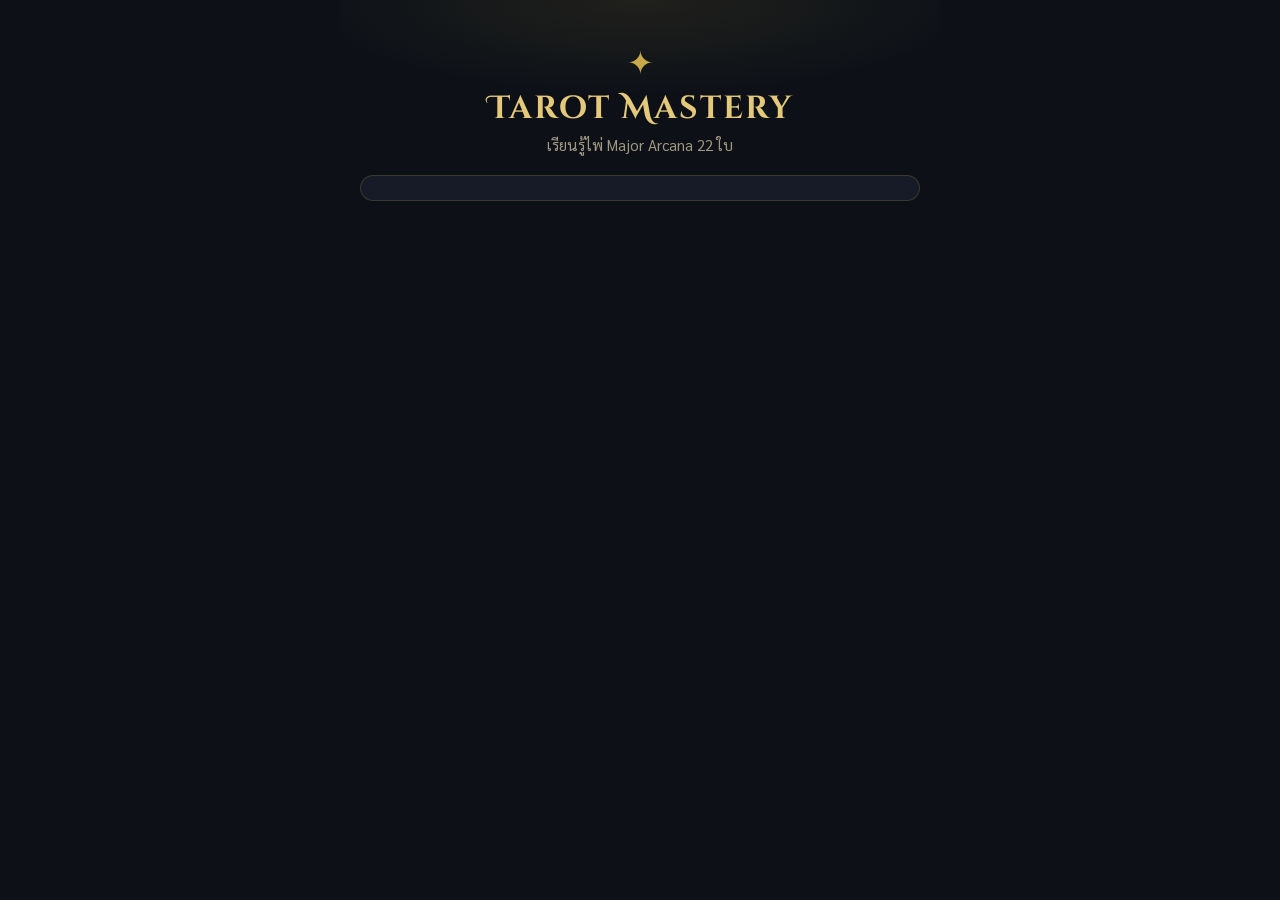
==== commit 5ef30fb6: "Update index.html" ====
--- a/index.html
+++ b/index.html
@@ -35,199 +35,3 @@
       <!-- XP + badge bar -->
       <div class="hero-stats">
         <div class="hstat">
-          <span class="hstat-val" id="home-score">0</span>
-          <span class="hstat-lbl">คะแนน</span>
-        </div>
-        <div class="hstat-div"></div>
-        <div class="hstat">
-          <span class="hstat-val" id="home-badge">—</span>
-          <span class="hstat-lbl">Badge</span>
-        </div>
-        <div class="hstat-div"></div>
-        <div class="hstat">
-          <span class="hstat-val" id="home-streak">0🔥</span>
-          <span class="hstat-lbl">Streak</span>
-        </div>
-      </div>
-    </div>
-
-    <!-- Tab Nav -->
-    <nav class="tab-nav" role="tablist">
-      <button class="tab-btn active" data-tab="learn" onclick="switchTab('learn')">
-        <span class="tab-icon">📖</span>
-        <span>เรียน</span>
-      </button>
-      <button class="tab-btn" data-tab="practice" onclick="switchTab('practice')">
-        <span class="tab-icon">🎯</span>
-        <span>ฝึก</span>
-      </button>
-      <button class="tab-btn" data-tab="reading" onclick="switchTab('reading')">
-        <span class="tab-icon">🔮</span>
-        <span>อ่านไพ่</span>
-      </button>
-      <button class="tab-btn" data-tab="achievement" onclick="switchTab('achievement')">
-        <span class="tab-icon">🏅</span>
-        <span>รางวัล</span>
-      </button>
-    </nav>
-
-    <!-- ── TAB: LEARN ── -->
-    <div id="tab-learn" class="tab-content active">
-      <p class="section-label">บทเรียน</p>
-      <div class="lesson-grid" id="lesson-grid">
-        <!-- filled by JS -->
-      </div>
-    </div>
-
-    <!-- ── TAB: PRACTICE ── -->
-    <div id="tab-practice" class="tab-content">
-      <p class="section-label">เลือก Level</p>
-      <div id="level-grid" class="level-list">
-        <!-- filled by JS -->
-      </div>
-      <button class="reset-btn" onclick="if(confirm('รีเซ็ตความคืบหน้าทั้งหมด?')){localStorage.removeItem('tarot_state');location.reload();}">
-        รีเซ็ตข้อมูล
-      </button>
-    </div>
-
-    <!-- ── TAB: READING LAB ── -->
-    <div id="tab-reading" class="tab-content">
-      <p class="section-label">Reading Lab</p>
-      <div class="reading-lab-cards">
-        <div class="reading-lab-card" onclick="startLevel(7)">
-          <div class="rlc-icon">🌙</div>
-          <div>
-            <div class="rlc-title">Real Tarot Reader</div>
-            <div class="rlc-desc">เขียนคำทำนายจากไพ่ที่ได้รับ</div>
-          </div>
-          <svg class="rlc-arrow" width="20" height="20" viewBox="0 0 24 24" fill="none" stroke="currentColor" stroke-width="2"><polyline points="9,18 15,12 9,6"/></svg>
-        </div>
-        <div class="reading-lab-card" onclick="startFreeReading()">
-          <div class="rlc-icon">🃏</div>
-          <div>
-            <div class="rlc-title">Free Reading</div>
-            <div class="rlc-desc">สุ่มไพ่และทำนายอิสระ</div>
-          </div>
-          <svg class="rlc-arrow" width="20" height="20" viewBox="0 0 24 24" fill="none" stroke="currentColor" stroke-width="2"><polyline points="9,18 15,12 9,6"/></svg>
-        </div>
-        <div class="reading-lab-card" onclick="startCardLibrary()">
-          <div class="rlc-icon">📚</div>
-          <div>
-            <div class="rlc-title">Card Library</div>
-            <div class="rlc-desc">ดูรายละเอียดไพ่ทุกใบ</div>
-          </div>
-          <svg class="rlc-arrow" width="20" height="20" viewBox="0 0 24 24" fill="none" stroke="currentColor" stroke-width="2"><polyline points="9,18 15,12 9,6"/></svg>
-        </div>
-      </div>
-    </div>
-
-    <!-- ── TAB: ACHIEVEMENT ── -->
-    <div id="tab-achievement" class="tab-content">
-      <p class="section-label">Badges</p>
-      <div id="badges-container" class="badges-list"></div>
-      <p class="section-label" style="margin-top:1.5rem">สถิติ</p>
-      <div class="stats-grid">
-        <div class="stat-tile"><span class="st-val" id="stat-total">0</span><span class="st-lbl">ทั้งหมด</span></div>
-        <div class="stat-tile"><span class="st-val" id="stat-correct">0</span><span class="st-lbl">ถูก</span></div>
-        <div class="stat-tile"><span class="st-val" id="stat-accuracy">0%</span><span class="st-lbl">แม่นยำ</span></div>
-        <div class="stat-tile"><span class="st-val" id="stat-combo">0</span><span class="st-lbl">Combo สูงสุด</span></div>
-        <div class="stat-tile" style="grid-column:1/-1"><span class="st-val" id="stat-wrong">0</span><span class="st-lbl">ต้องทบทวน</span></div>
-      </div>
-    </div>
-
-  </div><!-- /screen-home -->
-
-  <!-- ═══════════ SCREEN: LESSON ═══════════ -->
-  <div id="screen-lesson" class="screen">
-    <div id="lesson-content" class="lesson-body"></div>
-  </div>
-
-  <!-- ═══════════ SCREEN: CARD LIBRARY ═══════════ -->
-  <div id="screen-library" class="screen">
-    <div class="library-search-wrap">
-      <input type="search" id="lib-search" placeholder="ค้นหาไพ่..." oninput="filterLibrary(this.value)" class="lib-search"/>
-    </div>
-    <div id="library-grid" class="lib-grid"></div>
-    <!-- Card detail modal -->
-    <div id="card-detail-overlay" class="overlay hidden" onclick="closeCardDetail()">
-      <div class="card-detail-modal" onclick="event.stopPropagation()">
-        <button class="modal-close" onclick="closeCardDetail()">✕</button>
-        <div id="card-detail-body"></div>
-      </div>
-    </div>
-  </div>
-
-  <!-- ═══════════ SCREEN: GAME (Levels 1–6) ═══════════ -->
-  <div id="screen-game" class="screen">
-    <div class="game-hud">
-      <div class="hud-left">
-        <span id="score-display" class="hud-score">0</span>
-        <span id="combo-display" class="hud-combo hidden">🔥×0</span>
-      </div>
-      <div class="hud-progress-wrap">
-        <div class="hud-progress-track">
-          <div id="progress-fill" class="hud-progress-fill"></div>
-        </div>
-        <span id="progress-label" class="hud-progress-lbl">0/0</span>
-      </div>
-    </div>
-    <div id="level-header" class="game-level-header"></div>
-    <div id="question-container" class="question-wrap"></div>
-  </div>
-
-  <!-- ═══════════ SCREEN: LEVEL 7 ═══════════ -->
-  <div id="screen-level7" class="screen">
-    <div class="l7-wrap">
-      <div id="l7-cards" class="l7-card-row"></div>
-      <p id="l7-question" class="l7-q"></p>
-      <div class="l7-textarea-wrap">
-        <textarea id="l7-input" placeholder="พิมพ์คำทำนายของคุณที่นี่…" rows="5"></textarea>
-      </div>
-      <button class="btn-primary full-width" onclick="submitLevel7()">ส่งคำทำนาย ✦</button>
-      <div id="l7-rubric"></div>
-    </div>
-  </div>
-
-  <!-- ═══════════ SCREEN: FREE READING ═══════════ -->
-  <div id="screen-free-reading" class="screen">
-    <div class="free-reading-wrap">
-      <p class="fr-instruction">เลือกตำแหน่งการอ่านไพ่</p>
-      <div class="fr-spread-btns">
-        <button class="spread-btn" onclick="doFreeReading(1)">
-          <span class="sb-num">1</span>
-          <span class="sb-name">ไพ่ใบเดียว</span>
-          <span class="sb-desc">คำถามง่ายๆ</span>
-        </button>
-        <button class="spread-btn" onclick="doFreeReading(3)">
-          <span class="sb-num">3</span>
-          <span class="sb-name">อดีต ปัจจุบัน อนาคต</span>
-          <span class="sb-desc">ภาพรวมสถานการณ์</span>
-        </button>
-        <button class="spread-btn" onclick="doFreeReading(5)">
-          <span class="sb-num">5</span>
-          <span class="sb-name">Celtic Cross (ย่อ)</span>
-          <span class="sb-desc">วิเคราะห์ลึก</span>
-        </button>
-      </div>
-      <div id="fr-result" class="fr-result hidden"></div>
-    </div>
-  </div>
-
-</div><!-- /app -->
-
-<!-- FLOATING NOTIFICATIONS -->
-<div id="combo-bonus" class="combo-popup">🔥 Combo +20!</div>
-<div id="badge-notification" class="badge-popup">
-  <span id="badge-notif-icon">🌟</span>
-  <div>
-    <div class="bp-title">Badge ใหม่!</div>
-    <div id="badge-notif-name" class="bp-name"></div>
-  </div>
-</div>
-
-<script src="cards.js?v=20260605c"></script>
-<script src="question-bank.js?v=20260605c"></script>
-<script src="script.js?v=20260605c"></script>
-<script src="lessons.js?v=20260605c"></script>
-</body>
-</html>
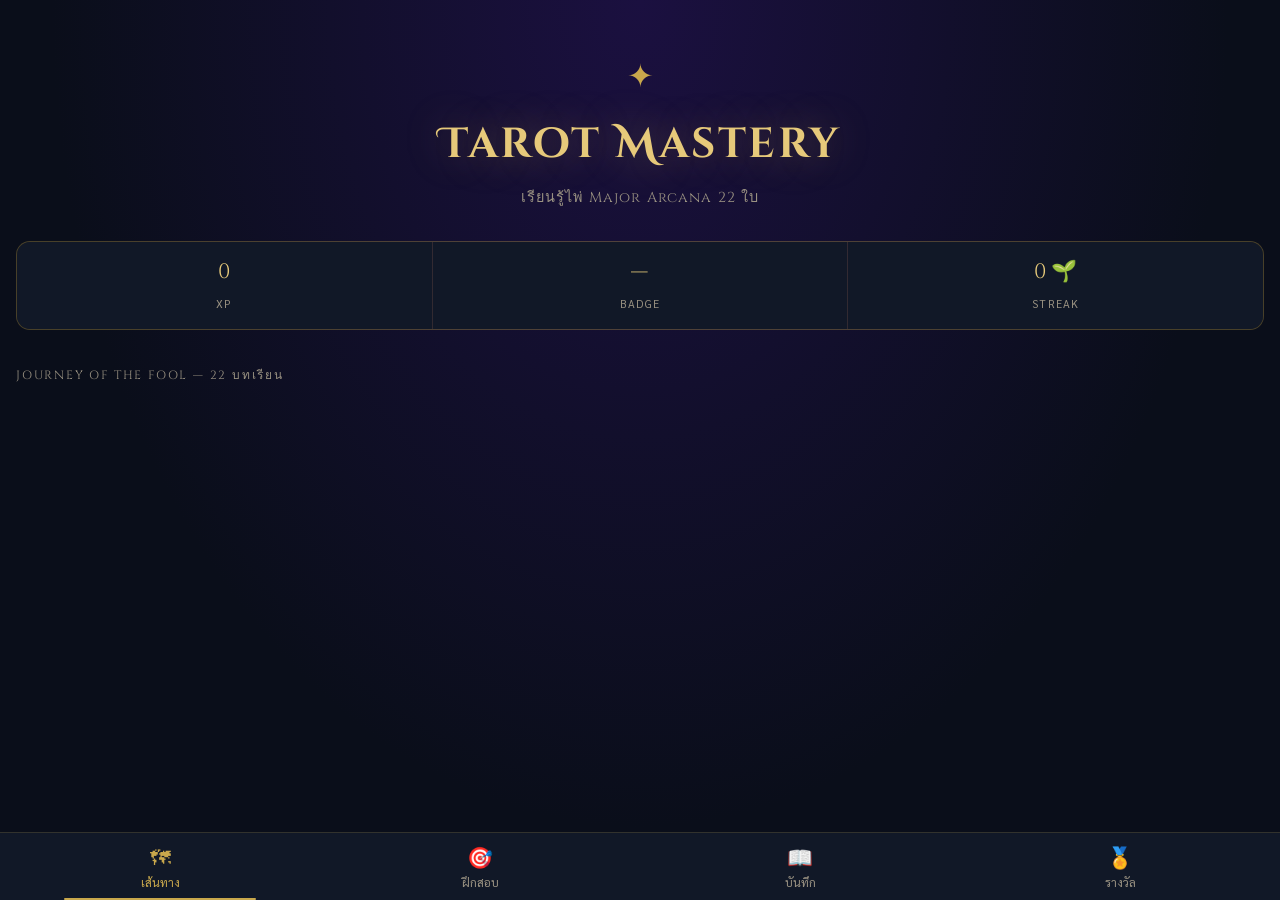
==== commit 44d5cdbe: "Add files via upload" ====
--- a/index.html
+++ b/index.html
@@ -1,37 +1,149 @@
 <!DOCTYPE html>
 <html lang="th">
 <head>
-  <meta charset="UTF-8"/>
-  <meta name="viewport" content="width=device-width,initial-scale=1.0,viewport-fit=cover"/>
-  <meta name="theme-color" content="#0d1117"/>
-  <title>Tarot Mastery · เรียนรู้ไพ่ทาโรต์</title>
-  <link rel="preconnect" href="https://fonts.googleapis.com"/>
-  <link rel="preconnect" href="https://fonts.gstatic.com" crossorigin/>
-  <link href="https://fonts.googleapis.com/css2?family=Sarabun:ital,wght@0,300;0,400;0,500;0,600;0,700;1,400&family=Cinzel:wght@400;600;700&family=Cinzel+Decorative:wght@400;700&display=swap" rel="stylesheet"/>
-  <link rel="stylesheet" href="style.css?v=20260605c"/>
+  <meta charset="UTF-8">
+  <meta name="viewport" content="width=device-width, initial-scale=1.0, viewport-fit=cover">
+  <title>Tarot Mastery</title>
+  <link rel="stylesheet" href="style.css">
 </head>
 <body>
-
-<!-- ═══════════════ APP SHELL ═══════════════ -->
 <div id="app">
 
-  <!-- TOP BAR (shown when not on home) -->
-  <header id="top-bar" class="top-bar hidden">
-    <button class="back-btn" onclick="navBack()">
-      <svg width="20" height="20" viewBox="0 0 24 24" fill="none" stroke="currentColor" stroke-width="2.5"><polyline points="15,18 9,12 15,6"/></svg>
-    </button>
-    <span id="top-bar-title"></span>
-    <button id="sound-btn" class="icon-btn" onclick="toggleSound()">🔊</button>
-  </header>
+  <!-- HOME SCREEN -->
+  <div class="screen active" id="screen-home">
 
-  <!-- ═══════════ SCREEN: HOME ═══════════ -->
-  <div id="screen-home" class="screen active">
+    <!-- scrollable area -->
+    <div class="home-scroll">
+      <div class="home-hero">
+        <span class="home-star">✦</span>
+        <h1 class="home-title">Tarot Mastery</h1>
+        <p class="home-sub">เรียนรู้ไพ่ Major Arcana 22 ใบ</p>
+      </div>
+      <div class="stats-bar">
+        <div class="stat-box">
+          <span class="stat-val" id="stat-xp">0</span>
+          <span class="stat-lbl">XP</span>
+        </div>
+        <div class="stat-box">
+          <span class="stat-val" id="stat-badge">—</span>
+          <span class="stat-lbl">Badge</span>
+        </div>
+        <div class="stat-box">
+          <span class="stat-val" id="stat-streak">0 🌱</span>
+          <span class="stat-lbl">Streak</span>
+        </div>
+      </div>
 
-    <!-- Hero -->
-    <div class="home-hero">
-      <div class="hero-emblem">✦</div>
-      <h1 class="hero-title">Tarot Mastery</h1>
-      <p class="hero-sub">เรียนรู้ไพ่ Major Arcana 22 ใบ</p>
-      <!-- XP + badge bar -->
-      <div class="hero-stats">
-        <div class="hstat">
+      <!-- tab content -->
+      <div class="tab-pane active" data-tab="journey">
+        <div class="section-title">Journey of the Fool — 22 บทเรียน</div>
+        <div class="journey-grid" id="journey-grid"></div>
+        <div id="exam-cta" style="display:none;padding:0 16px 24px">
+          <div class="practice-cta">
+            <h3>🏆 พร้อมสอบแล้ว!</h3>
+            <p>คุณเรียนครบทุก 22 บทเรียน — ลองสอบ Major Arcana Master Exam</p>
+            <br><button class="btn-gold" onclick="goExam()">สอบ Master Exam</button>
+          </div>
+        </div>
+      </div>
+      <div class="tab-pane" data-tab="practice">
+        <div id="practice-content" style="padding-bottom:24px"></div>
+      </div>
+      <div class="tab-pane" data-tab="journal">
+        <div class="journal-header">
+          <h2>📖 สมุดบันทึก</h2>
+          <p style="font-size:.82rem;color:var(--text2);margin-top:4px">Reflections จากการเรียนรู้ของคุณ</p>
+        </div>
+        <div class="journal-list" id="journal-entries"></div>
+      </div>
+      <div class="tab-pane" data-tab="awards">
+        <div class="section-title">Badges &amp; Achievements</div>
+        <div class="award-list" id="awards-list"></div>
+        <div style="padding:8px 16px 24px;text-align:center">
+          <button class="btn-outline" onclick="resetData()" style="font-size:.75rem;opacity:.5">รีเซ็ตข้อมูล</button>
+        </div>
+      </div>
+    </div>
+    <!-- /home-scroll -->
+
+    <!-- tab nav LAST = bottom -->
+    <nav class="tab-nav">
+      <button class="tab-btn active" data-tab="journey"><span class="t-icon">🗺</span>เส้นทาง</button>
+      <button class="tab-btn" data-tab="practice"><span class="t-icon">🎯</span>ฝึกสอบ</button>
+      <button class="tab-btn" data-tab="journal"><span class="t-icon">📖</span>บันทึก</button>
+      <button class="tab-btn" data-tab="awards"><span class="t-icon">🏅</span>รางวัล</button>
+    </nav>
+  </div>
+  <!-- /screen-home -->
+
+  <!-- CHAPTER SCREEN -->
+  <div class="screen" id="screen-chapter">
+    <div class="ch-top-bar">
+      <button class="ch-back" onclick="goHome()">←</button>
+      <div class="ch-title-wrap">
+        <div class="ch-title-en" id="ch-title-en">—</div>
+        <div class="ch-title-th" id="ch-title-th">—</div>
+      </div>
+      <div class="ch-num-badge" id="ch-num">—</div>
+    </div>
+    <div class="ch-tabs" id="ch-tabs"></div>
+    <div class="ch-body" id="ch-body"></div>
+  </div>
+
+  <!-- EXAM SCREEN -->
+  <div class="screen" id="screen-exam"></div>
+
+  <!-- READING LAB SCREEN -->
+  <div class="screen" id="screen-reading">
+    <div class="top-bar-full">
+      <button class="top-bar-back" onclick="goHome()">←</button>
+      <div>
+        <div style="font-family:'Cinzel',serif;font-size:.95rem;color:var(--cream)">Reading Lab</div>
+        <div style="font-size:.78rem;color:var(--text2)">ลองอ่านไพ่พื้นฐาน</div>
+      </div>
+    </div>
+    <div class="reading-lab-intro">
+      <h2>🃏 Reading Lab</h2>
+      <p>สุ่มไพ่และฝึกอ่านด้วยตนเอง</p>
+    </div>
+    <div class="spread-picker">
+      <button class="spread-btn active" onclick="setSpread(1,this)">1 ใบ — ไพ่แห่งวัน</button>
+      <button class="spread-btn" onclick="setSpread(3,this)">3 ใบ — อดีต/ปัจจุบัน/อนาคต</button>
+      <button class="spread-btn" onclick="setSpread(5,this)">5 ใบ — Celtic Cross ย่อ</button>
+    </div>
+    <div class="spread-area">
+      <div id="spread-cards" class="spread-cards"></div>
+      <button class="btn-gold" style="display:block;margin:0 auto 16px" onclick="drawSpread()">✦ สุ่มไพ่</button>
+      <div id="spread-output" class="spread-reading-output" style="display:none"></div>
+    </div>
+  </div>
+
+</div>
+
+<script src="chapters.js"></script>
+<script src="app.js"></script>
+<script src="chapter.js"></script>
+<script src="exam.js"></script>
+<script>
+var spreadCount = 1;
+var SPREAD_LABELS = {1:['ไพ่แห่งวัน'],3:['อดีต','ปัจจุบัน','อนาคต'],5:['สถานการณ์','อุปสรรค','รากเหตุ','แนวทาง','ผลลัพธ์']};
+function setSpread(n,el){spreadCount=n;document.querySelectorAll('.spread-btn').forEach(function(b){b.classList.remove('active')});el.classList.add('active');document.getElementById('spread-cards').innerHTML='';document.getElementById('spread-output').style.display='none';}
+function drawSpread(){
+  var pool=CHAPTERS.slice(),drawn=[];
+  while(drawn.length<spreadCount){var idx=Math.floor(Math.random()*pool.length);var ch=pool.splice(idx,1)[0];drawn.push({ch:ch,reversed:Math.random()>0.7});}
+  var labels=SPREAD_LABELS[spreadCount]||[];
+  var cardsHTML=drawn.map(function(d,i){
+    var src=CARD_IMAGES[d.ch.id];
+    return '<div class="spread-slot"><div class="spread-slot-img'+(d.reversed?' reversed':'')+'"><img src="'+src+'" alt="'+d.ch.name+'"></div><div class="spread-slot-lbl">'+(labels[i]||'')+'</div><div style="font-size:.7rem;color:var(--gold);font-family:Cinzel,serif">'+d.ch.name+'</div>'+(d.reversed?'<div style="font-size:.65rem;color:var(--danger)">กลับหัว</div>':'')+'</div>';
+  }).join('');
+  document.getElementById('spread-cards').innerHTML=cardsHTML;
+  var out=document.getElementById('spread-output');out.style.display='block';
+  out.innerHTML=drawn.map(function(d,i){
+    var lbl=labels[i]?'<strong style="color:var(--gold)">'+labels[i]+':</strong> ':'';
+    var meaning=d.reversed?d.ch.reversed:d.ch.meaning;
+    return '<p style="margin-bottom:12px">'+lbl+'<strong>'+d.ch.name+'</strong>'+(d.reversed?' (กลับหัว)':'')+'<br><span style="color:var(--text2);font-size:.85rem">'+meaning+'</span></p>';
+  }).join('');
+}
+</script>
+</body>
+</html>
--- a/style.css
+++ b/style.css
@@ -1,732 +1,635 @@
-/* ═══════════════════════════════════════════════
-   TAROT MASTERY — style.css v2
-   Fonts: Cinzel (title) + Sarabun (Thai body)
-   Theme: Deep Navy · Gold · Cream
-   ═══════════════════════════════════════════════ */
-
-/* ── Variables ── */
+/* ── TAROT MASTERY — style.css ── */
+@import url('https://fonts.googleapis.com/css2?family=Cinzel+Decorative:wght@700&family=Cinzel:wght@400;600;700&family=Sarabun:wght@300;400;500;600;700&display=swap');
+
 :root {
-  --bg:          #0d1117;
-  --bg-card:     #161b27;
-  --bg-elevated: #1c2333;
-  --border:      rgba(201,168,76,0.2);
-  --border-hi:   rgba(201,168,76,0.55);
-  --gold:        #c9a84c;
-  --gold-hi:     #e4c97a;
-  --gold-dim:    #8a6e2f;
-  --gold-glow:   rgba(201,168,76,0.18);
-  --cream:       #e8e2d5;
-  --cream-dim:   #a09880;
-  --green:       #2d6a4f;
-  --green-hi:    #52b788;
-  --red:         #7d2020;
-  --red-hi:      #e06060;
-  --radius-sm:   8px;
-  --radius:      12px;
-  --radius-lg:   18px;
-  --font-en:     'Cinzel', serif;
-  --font-deco:   'Cinzel Decorative', serif;
-  --font-th:     'Sarabun', sans-serif;
-  --ease:        cubic-bezier(.4,0,.2,1);
-  --safe-bottom: env(safe-area-inset-bottom, 0px);
-}
-
-/* ── Reset ── */
-*,*::before,*::after{box-sizing:border-box;margin:0;padding:0}
-html{font-size:16px;-webkit-tap-highlight-color:transparent}
-body{
-  font-family:var(--font-th);
-  background:var(--bg);
-  color:var(--cream);
-  min-height:100vh;
-  overflow-x:hidden;
-  -webkit-font-smoothing:antialiased;
-}
-button{font-family:var(--font-th);cursor:pointer;border:none;background:none}
-input,textarea{font-family:var(--font-th)}
-img{display:block;max-width:100%}
-
-/* ── App shell ── */
-#app{
-  max-width:600px;
-  margin:0 auto;
-  min-height:100vh;
-  position:relative;
-}
-
-/* ── Top bar ── */
-.top-bar{
-  position:sticky;top:0;z-index:200;
-  display:flex;align-items:center;gap:.75rem;
-  padding:.7rem 1rem;
-  background:rgba(13,17,23,.92);
-  backdrop-filter:blur(12px);
-  border-bottom:1px solid var(--border);
-}
-.top-bar.hidden{display:none}
-.back-btn{
-  width:2rem;height:2rem;
-  display:flex;align-items:center;justify-content:center;
-  color:var(--gold);border-radius:50%;
-  transition:background .2s;flex-shrink:0;
-}
-.back-btn:hover{background:var(--gold-glow)}
-#top-bar-title{
-  flex:1;
-  font-family:var(--font-en);
-  font-size:.8rem;letter-spacing:.12em;
-  color:var(--cream-dim);text-transform:uppercase;
-}
-.icon-btn{
-  width:2rem;height:2rem;font-size:1rem;
-  display:flex;align-items:center;justify-content:center;
-  border-radius:50%;transition:background .2s;
-}
-.icon-btn:hover{background:var(--gold-glow)}
-
-/* ── Screens ── */
-.screen{display:none;min-height:100vh;padding-bottom:calc(2rem + var(--safe-bottom))}
-.screen.active{display:block}
-.hidden{display:none!important}
-
-/* ══════════════════════════════════════════════
+  --bg:        #0a0e1a;
+  --bg2:       #111827;
+  --bg3:       #1a2236;
+  --gold:      #c9a84c;
+  --gold2:     #e6c97a;
+  --gold-dim:  #7a6030;
+  --cream:     #f5f0e8;
+  --text:      #ddd8cc;
+  --text2:     #9a9282;
+  --accent:    #7c5cbf;
+  --accent2:   #9b7fe0;
+  --danger:    #e05c5c;
+  --success:   #56c996;
+  --border:    rgba(201,168,76,.18);
+  --radius:    14px;
+  --shadow:    0 8px 32px rgba(0,0,0,.45);
+}
+
+*, *::before, *::after { box-sizing: border-box; margin: 0; padding: 0; }
+
+html { font-size: 16px; }
+
+body {
+  background: var(--bg);
+  color: var(--text);
+  font-family: 'Sarabun', sans-serif;
+  font-weight: 400;
+  line-height: 1.6;
+  min-height: 100vh;
+  -webkit-font-smoothing: antialiased;
+}
+
+/* ── HOME SCROLL WRAPPER ── */
+.home-scroll {
+  flex: 1;
+  overflow-y: auto;
+  -webkit-overflow-scrolling: touch;
+}
+
+/* ── SCROLLBAR ── */
+::-webkit-scrollbar { width: 4px; }
+::-webkit-scrollbar-track { background: var(--bg2); }
+::-webkit-scrollbar-thumb { background: var(--gold-dim); border-radius: 4px; }
+
+/* ── TYPOGRAPHY ── */
+.font-title  { font-family: 'Cinzel Decorative', serif; }
+.font-sub    { font-family: 'Cinzel', serif; }
+
+/* ── APP SHELL ── */
+#app { display: flex; flex-direction: column; min-height: 100vh; }
+
+/* ── SCREENS ── */
+.screen { display: none; }
+.screen.active {
+  display: flex;
+  flex-direction: column;
+  height: 100vh;
+  overflow: hidden;
+}
+
+/* ════════════════════════════════════
    HOME SCREEN
-══════════════════════════════════════════════ */
-
-/* Hero */
-.home-hero{
-  text-align:center;
-  padding:2.5rem 1.25rem 1.5rem;
-  background:radial-gradient(ellipse 80% 60% at 50% 0%, rgba(201,168,76,.1) 0%, transparent 70%);
-}
-.hero-emblem{
-  font-size:2rem;color:var(--gold);
-  display:block;margin-bottom:.5rem;
-  animation:pulse-gold 3s ease-in-out infinite;
-}
-.hero-title{
-  font-family:var(--font-deco);
-  font-size:clamp(1.4rem,5vw,2rem);
-  color:var(--gold-hi);
-  letter-spacing:.06em;line-height:1.2;
-}
-.hero-sub{
-  font-size:.95rem;color:var(--cream-dim);
-  margin-top:.4rem;
-}
-.hero-stats{
-  display:flex;align-items:center;justify-content:center;
-  gap:0;margin-top:1.25rem;
-  background:var(--bg-card);
-  border:1px solid var(--border);
-  border-radius:var(--radius-lg);
-  overflow:hidden;
-}
-.hstat{flex:1;padding:.75rem .5rem;text-align:center}
-.hstat-div{width:1px;background:var(--border);align-self:stretch}
-.hstat-val{
-  display:block;
-  font-family:var(--font-deco);font-size:1.2rem;
-  color:var(--gold-hi);line-height:1;
-}
-.hstat-lbl{
-  display:block;
-  font-size:.65rem;letter-spacing:.1em;
-  color:var(--cream-dim);text-transform:uppercase;margin-top:.25rem;
-}
+════════════════════════════════════ */
+#screen-home { background: radial-gradient(ellipse at 50% 0%, #1b1040 0%, var(--bg) 65%); }
+
+.home-hero {
+  text-align: center;
+  padding: 48px 24px 32px;
+  position: relative;
+}
+.home-star { font-size: 2rem; display: block; margin-bottom: 12px; color: var(--gold); }
+.home-title {
+  font-family: 'Cinzel Decorative', serif;
+  font-size: clamp(1.6rem, 6vw, 2.6rem);
+  color: var(--gold2);
+  letter-spacing: .06em;
+  text-shadow: 0 0 40px rgba(201,168,76,.4);
+}
+.home-sub {
+  font-family: 'Cinzel', serif;
+  color: var(--text2);
+  font-size: .9rem;
+  margin-top: 8px;
+  letter-spacing: .08em;
+}
+
+/* Stats bar */
+.stats-bar {
+  display: grid;
+  grid-template-columns: repeat(3, 1fr);
+  gap: 1px;
+  background: var(--border);
+  border: 1px solid var(--border);
+  border-radius: var(--radius);
+  margin: 0 16px 20px;
+  overflow: hidden;
+}
+.stat-box {
+  background: var(--bg2);
+  padding: 14px 8px;
+  text-align: center;
+}
+.stat-val { font-family: 'Cinzel', serif; font-size: 1.3rem; color: var(--gold2); display: block; }
+.stat-lbl { font-size: .7rem; color: var(--text2); letter-spacing: .1em; text-transform: uppercase; }
 
 /* Tab nav */
-.tab-nav{
-  display:flex;
-  background:var(--bg-card);
-  border-top:1px solid var(--border);
-  border-bottom:1px solid var(--border);
-  margin-top:.75rem;
-  position:sticky;top:0;z-index:100;
-}
-.tab-btn{
-  flex:1;display:flex;flex-direction:column;
-  align-items:center;gap:.2rem;
-  padding:.6rem .25rem;
-  font-size:.7rem;color:var(--cream-dim);
-  letter-spacing:.05em;
-  border-bottom:2px solid transparent;
-  transition:color .2s,border-color .2s;
-}
-.tab-btn.active{color:var(--gold);border-bottom-color:var(--gold)}
-.tab-icon{font-size:1.1rem}
-
-.tab-content{display:none;padding:.75rem 1rem 1rem}
-.tab-content.active{display:block}
-
-/* Section label */
-.section-label{
-  font-family:var(--font-en);
-  font-size:.65rem;letter-spacing:.18em;
-  color:var(--gold-dim);text-transform:uppercase;
-  padding:.5rem 0 .6rem;
-}
-
-/* ── Learn tab: lesson grid ── */
-.lesson-grid{display:grid;gap:.6rem}
-
-.lesson-card{
-  display:flex;align-items:center;gap:.9rem;
-  background:var(--bg-card);
-  border:1px solid var(--border);
-  border-radius:var(--radius);
-  padding:.85rem 1rem;
-  cursor:pointer;
-  transition:border-color .2s,transform .15s;
-  position:relative;overflow:hidden;
-}
-.lesson-card::after{
-  content:'';position:absolute;inset:0;
-  background:linear-gradient(90deg,rgba(201,168,76,.05),transparent);
-  opacity:0;transition:opacity .2s;pointer-events:none;
-}
-.lesson-card:hover{border-color:var(--border-hi);transform:translateX(3px)}
-.lesson-card:hover::after{opacity:1}
-.lesson-card.completed{border-color:rgba(82,183,136,.3)}
-
-.lc-icon{
-  width:2.5rem;height:2.5rem;flex-shrink:0;
-  background:var(--bg-elevated);border-radius:.6rem;
-  display:flex;align-items:center;justify-content:center;
-  font-size:1.2rem;
-}
-.lc-body{flex:1;min-width:0}
-.lc-title{
-  font-size:.95rem;font-weight:600;
-  color:var(--cream);margin-bottom:.1rem;
-}
-.lc-desc{font-size:.78rem;color:var(--cream-dim)}
-.lc-badge{
-  font-size:.65rem;font-family:var(--font-en);
-  letter-spacing:.08em;padding:.2rem .5rem;
-  border-radius:999px;text-transform:uppercase;flex-shrink:0;
-}
-.lc-badge.done{background:rgba(82,183,136,.15);color:var(--green-hi)}
-.lc-badge.new{background:rgba(201,168,76,.12);color:var(--gold)}
-
-/* ── Practice tab: level list ── */
-.level-list{display:grid;gap:.6rem}
-
-.level-card{
-  display:grid;grid-template-columns:2.75rem 1fr auto;
-  align-items:center;gap:.75rem;
-  background:var(--bg-card);border:1px solid var(--border);
-  border-radius:var(--radius);padding:.85rem 1rem;
-  cursor:pointer;transition:border-color .2s,transform .15s;
-  position:relative;overflow:hidden;
-}
-.level-card:hover:not(.locked){border-color:var(--border-hi);transform:translateX(3px)}
-.level-card.locked{opacity:.4;cursor:not-allowed}
-.level-card.completed{border-color:rgba(82,183,136,.3)}
-
-.lv-icon{font-size:1.4rem;text-align:center}
-.lv-num{font-family:var(--font-en);font-size:.6rem;letter-spacing:.12em;color:var(--gold-dim);text-transform:uppercase}
-.lv-name{font-size:.9rem;font-weight:600;color:var(--cream)}
-.lv-desc{font-size:.75rem;color:var(--cream-dim)}
-.lv-right{text-align:right}
-.lv-pct{font-family:var(--font-en);font-size:.8rem;color:var(--gold);display:block}
-.lv-bar{width:3rem;height:3px;background:var(--bg-elevated);border-radius:2px;margin-top:.2rem;overflow:hidden}
-.lv-bar-fill{height:100%;background:linear-gradient(90deg,var(--gold-dim),var(--gold-hi));border-radius:2px;transition:width .5s}
-
-.reset-btn{
-  display:block;margin:1.5rem auto 0;
-  font-size:.65rem;letter-spacing:.1em;text-transform:uppercase;
-  color:rgba(224,96,96,.5);
-  border:1px solid rgba(224,96,96,.2);
-  border-radius:var(--radius-sm);padding:.4rem 1rem;
-  transition:color .2s,border-color .2s;
-}
-.reset-btn:hover{color:var(--red-hi);border-color:rgba(224,96,96,.5)}
-
-/* ── Reading lab ── */
-.reading-lab-cards{display:grid;gap:.6rem}
-.reading-lab-card{
-  display:flex;align-items:center;gap:.9rem;
-  background:var(--bg-card);border:1px solid var(--border);
-  border-radius:var(--radius);padding:1rem;
-  cursor:pointer;transition:border-color .2s,transform .15s;
-}
-.reading-lab-card:hover{border-color:var(--border-hi);transform:translateX(3px)}
-.rlc-icon{font-size:1.6rem;flex-shrink:0}
-.rlc-title{font-size:.95rem;font-weight:600;color:var(--cream)}
-.rlc-desc{font-size:.78rem;color:var(--cream-dim);margin-top:.1rem}
-.rlc-arrow{color:var(--gold-dim);flex-shrink:0;margin-left:auto}
-
-/* ── Achievement tab ── */
-.badges-list{display:grid;gap:.5rem}
-.badge-item{
-  display:flex;align-items:center;gap:.85rem;
-  background:var(--bg-card);border:1px solid var(--border);
-  border-radius:var(--radius);padding:.8rem 1rem;
-}
-.badge-item.earned{border-color:rgba(201,168,76,.5);box-shadow:0 0 12px var(--gold-glow)}
-.badge-item.locked-b{opacity:.4;filter:grayscale(.6)}
-.bi-icon{font-size:1.8rem;flex-shrink:0}
-.bi-info{flex:1}
-.bi-name{font-size:.9rem;font-weight:600;color:var(--cream)}
-.bi-desc{font-size:.75rem;color:var(--cream-dim);margin-top:.1rem}
-.bi-pts{font-family:var(--font-en);font-size:.75rem;color:var(--gold)}
-
-.stats-grid{display:grid;grid-template-columns:1fr 1fr;gap:.5rem}
-.stat-tile{
-  background:var(--bg-card);border:1px solid var(--border);
-  border-radius:var(--radius);padding:1rem;text-align:center;
-}
-.st-val{
-  display:block;font-family:var(--font-deco);font-size:1.6rem;
-  color:var(--gold-hi);line-height:1;
-}
-.st-lbl{
-  display:block;font-size:.6rem;letter-spacing:.12em;
-  color:var(--cream-dim);text-transform:uppercase;margin-top:.3rem;
-}
-
-/* ══════════════════════════════════════════════
-   LESSON SCREEN
-══════════════════════════════════════════════ */
-.lesson-body{padding:0 0 2rem}
-
-.lesson-hero{
-  background:linear-gradient(160deg,var(--bg-elevated),var(--bg-card));
-  border-bottom:1px solid var(--border);
-  padding:1.5rem 1.25rem 1.25rem;
-  text-align:center;
-}
-.lesson-hero-icon{font-size:2.5rem;display:block;margin-bottom:.5rem}
-.lesson-hero-title{
-  font-family:var(--font-deco);font-size:1.2rem;
-  color:var(--gold-hi);letter-spacing:.06em;
-}
-.lesson-hero-sub{font-size:.85rem;color:var(--cream-dim);margin-top:.3rem}
-
-.lesson-section{padding:1.25rem 1.25rem 0}
-.ls-heading{
-  font-family:var(--font-en);font-size:.7rem;
-  letter-spacing:.18em;color:var(--gold-dim);
-  text-transform:uppercase;margin-bottom:.75rem;
-}
-.ls-text{font-size:.95rem;line-height:1.75;color:var(--cream)}
-.ls-text + .ls-text{margin-top:.75rem}
-.ls-highlight{
-  background:var(--bg-elevated);border-left:3px solid var(--gold);
-  border-radius:0 var(--radius-sm) var(--radius-sm) 0;
-  padding:.75rem 1rem;margin:.75rem 0;
-  font-size:.9rem;line-height:1.65;color:var(--cream-dim);
-}
-.ls-highlight strong{color:var(--gold-hi);font-weight:600}
-
-/* card strip in lesson */
-.lesson-card-strip{
-  display:flex;gap:.6rem;overflow-x:auto;
-  padding:.25rem .25rem .75rem;
-  scrollbar-width:none;
-}
-.lesson-card-strip::-webkit-scrollbar{display:none}
-.lcs-item{
-  flex-shrink:0;width:90px;text-align:center;cursor:pointer;
-}
-.lcs-img{
-  width:90px;height:145px;object-fit:cover;
-  border-radius:6px;border:1px solid var(--border);
-  transition:transform .2s,border-color .2s;
-}
-.lcs-item:hover .lcs-img{transform:scale(1.04);border-color:var(--gold)}
-.lcs-name{font-size:.65rem;color:var(--cream-dim);margin-top:.3rem;line-height:1.3}
-
-/* meaning table */
-.meaning-table{width:100%;border-collapse:collapse;margin:.5rem 0}
-.meaning-table td{
-  padding:.55rem .75rem;font-size:.85rem;
-  border-bottom:1px solid var(--border);
-  vertical-align:top;
-}
-.meaning-table td:first-child{
-  font-family:var(--font-en);font-size:.7rem;
-  letter-spacing:.08em;color:var(--gold-dim);
-  text-transform:uppercase;width:35%;
-}
-
-/* quiz CTA at end of lesson */
-.lesson-cta{
-  margin:1.5rem 1.25rem 0;
-  display:flex;gap:.75rem;
-}
-
-/* ══════════════════════════════════════════════
-   CARD LIBRARY SCREEN
-══════════════════════════════════════════════ */
-.library-search-wrap{
-  position:sticky;top:0;z-index:50;
-  padding:.75rem 1rem;
-  background:rgba(13,17,23,.95);backdrop-filter:blur(8px);
-  border-bottom:1px solid var(--border);
-}
-.lib-search{
-  width:100%;background:var(--bg-card);
-  border:1px solid var(--border);border-radius:var(--radius);
-  padding:.6rem .9rem;color:var(--cream);font-size:.9rem;
-  outline:none;transition:border-color .2s;
-}
-.lib-search:focus{border-color:var(--gold)}
-.lib-search::placeholder{color:var(--cream-dim)}
-
-.lib-grid{
-  display:grid;grid-template-columns:repeat(3,1fr);
-  gap:.5rem;padding:.75rem;
-}
-.lib-item{
-  cursor:pointer;text-align:center;
-  border-radius:var(--radius-sm);overflow:hidden;
-  border:1px solid var(--border);
-  background:var(--bg-card);
-  transition:border-color .2s,transform .15s;
-}
-.lib-item:hover{border-color:var(--border-hi);transform:scale(1.03)}
-.lib-item img{width:100%;aspect-ratio:2/3;object-fit:cover}
-.lib-item .card-fallback{
-  width:100%;
-  height:auto;
-  aspect-ratio:2/3;
-  border-radius:0;
-  border:0;
-}
-.lib-item-name{font-size:.6rem;color:var(--cream-dim);padding:.3rem .2rem;line-height:1.3}
-
-/* Card detail modal */
-.overlay{
-  position:fixed;inset:0;z-index:300;
-  background:rgba(0,0,0,.75);backdrop-filter:blur(4px);
-  display:flex;align-items:flex-end;justify-content:center;
-  padding:0;
-}
-.card-detail-modal{
-  background:var(--bg-card);
-  border-radius:var(--radius-lg) var(--radius-lg) 0 0;
-  border:1px solid var(--border);
-  width:100%;max-width:600px;
-  max-height:85vh;overflow-y:auto;
-  padding:1.25rem 1.25rem 2rem;
-  position:relative;
-}
-.modal-close{
-  position:absolute;top:.75rem;right:.75rem;
-  width:2rem;height:2rem;
-  display:flex;align-items:center;justify-content:center;
-  color:var(--cream-dim);font-size:.9rem;
-  background:var(--bg-elevated);border-radius:50%;
-}
-.cd-header{display:flex;gap:1rem;align-items:flex-start;margin-bottom:1rem}
-.cd-card-art{width:90px;flex-shrink:0}
-.cd-img{width:90px;height:145px;object-fit:cover;border-radius:6px;border:1px solid var(--border);flex-shrink:0}
-.cd-card-art .card-fallback{width:90px;height:145px;margin:0}
-.cd-title{
-  font-family:var(--font-deco);font-size:1rem;
-  color:var(--gold-hi);margin-bottom:.25rem;
-}
-.cd-thai{font-size:.85rem;color:var(--cream-dim);margin-bottom:.5rem}
-.cd-kw{display:flex;flex-wrap:wrap;gap:.3rem}
-.kw-tag{
-  font-size:.65rem;padding:.2rem .5rem;
-  border-radius:999px;border:1px solid var(--border);
-  color:var(--cream-dim);background:var(--bg-elevated);
-}
-.cd-section{margin-top:1rem}
-.cd-section-title{
-  font-family:var(--font-en);font-size:.65rem;
-  letter-spacing:.15em;color:var(--gold-dim);
-  text-transform:uppercase;margin-bottom:.5rem;
-}
-.cd-meaning{font-size:.88rem;line-height:1.7;color:var(--cream)}
-.cd-reversed{font-size:.85rem;line-height:1.65;color:var(--cream-dim);font-style:italic}
-.cd-symbols{display:grid;gap:.35rem}
-.sym-row{display:flex;gap:.5rem;font-size:.82rem}
-.sym-key{color:var(--gold);flex-shrink:0;min-width:7rem}
-.sym-val{color:var(--cream-dim)}
-.cd-meta{display:flex;gap:.75rem;flex-wrap:wrap;margin-top:.5rem}
-.meta-tag{font-size:.72rem;color:var(--cream-dim);padding:.2rem .6rem;border-radius:999px;background:var(--bg-elevated);border:1px solid var(--border)}
-
-/* ══════════════════════════════════════════════
-   GAME SCREEN
-══════════════════════════════════════════════ */
-.game-hud{
-  position:sticky;top:0;z-index:100;
-  display:flex;align-items:center;gap:.75rem;
-  padding:.6rem 1rem;
-  background:rgba(13,17,23,.95);backdrop-filter:blur(8px);
-  border-bottom:1px solid var(--border);
-}
-.hud-left{display:flex;align-items:center;gap:.75rem;flex-shrink:0}
-.hud-score{
-  font-family:var(--font-deco);font-size:.9rem;
-  color:var(--gold-hi);
-}
-.hud-combo{
-  font-size:.8rem;color:var(--gold);
-  background:rgba(201,168,76,.12);
-  border-radius:999px;padding:.2rem .6rem;
-}
-.hud-progress-wrap{flex:1;display:flex;flex-direction:column;gap:.2rem}
-.hud-progress-track{height:4px;background:var(--bg-elevated);border-radius:2px;overflow:hidden}
-.hud-progress-fill{height:100%;background:linear-gradient(90deg,var(--gold-dim),var(--gold-hi));border-radius:2px;width:0%;transition:width .5s}
-.hud-progress-lbl{font-size:.65rem;color:var(--cream-dim);text-align:right}
-
-.game-level-header{
-  font-family:var(--font-en);font-size:.75rem;
-  letter-spacing:.15em;color:var(--gold-dim);
-  text-align:center;text-transform:uppercase;
-  padding:.75rem 1rem .25rem;
-}
-
-/* Question wrap */
-.question-wrap{padding:.75rem 1rem;max-width:560px;margin:0 auto}
-
-/* Card frame */
-.card-frame{
-  background:var(--bg-card);border:1px solid var(--border);
-  border-radius:var(--radius-lg);padding:.75rem;
-  margin-bottom:1rem;text-align:center;
-  position:relative;overflow:hidden;
-  animation:fadeInUp .3s var(--ease) both;
-}
-.card-frame-img{
-  max-width:160px;max-height:260px;
-  border-radius:5px;margin:0 auto;
-  box-shadow:0 4px 20px rgba(0,0,0,.5);
-}
-.card-fallback{
-  width:130px;height:210px;margin:0 auto;
-  background:linear-gradient(160deg,var(--bg-elevated),var(--bg-card));
-  border:1px solid var(--border);border-radius:8px;
-  display:flex;flex-direction:column;
-  align-items:center;justify-content:center;gap:.5rem;
-}
-.cf-num{font-family:var(--font-en);font-size:1.8rem;color:var(--gold)}
-.cf-name{font-family:var(--font-en);font-size:.65rem;color:var(--cream-dim);text-align:center;padding:0 .5rem;letter-spacing:.05em}
-
-/* multi-card */
-.card-multi{display:flex;gap:.5rem;justify-content:center;flex-wrap:wrap}
-.cm-item{display:flex;flex-direction:column;align-items:center;gap:.3rem}
-.cm-item img,.cm-item .card-fallback{max-width:90px;max-height:145px}
-.cm-label{font-family:var(--font-en);font-size:.58rem;letter-spacing:.08em;color:var(--gold-dim);text-transform:uppercase}
-
-/* Question text */
-.q-text{
-  font-size:1rem;line-height:1.55;color:var(--cream);
-  text-align:center;padding:.5rem 0 1rem;letter-spacing:.01em;
-  animation:fadeInUp .3s .08s var(--ease) both;
-}
-
-/* Options */
-.options-grid{display:grid;gap:.55rem;animation:fadeInUp .3s .15s var(--ease) both}
-.option-btn{
-  display:flex;align-items:flex-start;gap:.75rem;
-  background:var(--bg-card);border:1px solid var(--border);
-  border-radius:var(--radius-sm);padding:.7rem .9rem;
-  text-align:left;width:100%;
-  transition:background .15s,border-color .15s,transform .12s;
-}
-.option-btn:hover:not(:disabled){
-  border-color:var(--border-hi);
-  background:var(--bg-elevated);
-  transform:translateX(3px);
-}
-.option-btn:disabled{cursor:default;transform:none}
-.opt-letter{
-  width:1.5rem;height:1.5rem;flex-shrink:0;
-  background:rgba(201,168,76,.1);border:1px solid var(--gold-dim);
-  border-radius:50%;
-  font-family:var(--font-en);font-size:.7rem;font-weight:700;
-  color:var(--gold);
-  display:flex;align-items:center;justify-content:center;
-  margin-top:.05rem;letter-spacing:0;
-}
-.opt-text{font-size:.92rem;color:var(--cream);line-height:1.4}
-
-.option-btn.correct{background:rgba(45,106,79,.3)!important;border-color:var(--green-hi)!important}
-.option-btn.correct .opt-letter{background:rgba(82,183,136,.2);border-color:var(--green-hi);color:var(--green-hi)}
-.option-btn.wrong{background:rgba(125,32,32,.3)!important;border-color:var(--red-hi)!important}
-.option-btn.wrong .opt-letter{background:rgba(224,96,96,.2);border-color:var(--red-hi);color:var(--red-hi)}
-
-/* Explanation */
-.explanation-box{
-  background:var(--bg-elevated);border:1px solid var(--border);
-  border-left:3px solid var(--gold);border-radius:0 var(--radius-sm) var(--radius-sm) 0;
-  padding:.9rem 1rem;margin-top:.9rem;
-  animation:fadeInUp .25s var(--ease) both;
-}
-.exp-text{font-size:.88rem;line-height:1.7;color:var(--cream-dim)}
-.exp-text strong{color:var(--gold-hi);font-weight:600}
-
-/* ══════════════════════════════════════════════
-   LEVEL 7
-══════════════════════════════════════════════ */
-.l7-wrap{padding:1rem 1rem 2rem;max-width:560px;margin:0 auto}
-.l7-card-row{display:flex;gap:.75rem;justify-content:center;flex-wrap:wrap;margin-bottom:1rem}
-.l7-q{font-size:.95rem;color:var(--cream);text-align:center;padding:.75rem 0;line-height:1.6}
-.l7-textarea-wrap{
-  background:var(--bg-card);border:1px solid var(--border);
-  border-radius:var(--radius);margin-bottom:.75rem;overflow:hidden;
-}
-#l7-input{
-  width:100%;background:transparent;border:none;outline:none;
-  padding:.75rem 1rem;color:var(--cream);
-  font-size:.9rem;resize:vertical;min-height:120px;line-height:1.65;
-}
-#l7-input::placeholder{color:var(--cream-dim)}
-#l7-rubric{margin-top:1rem}
-.rubric-card{
-  background:var(--bg-card);border:1px solid var(--border);
-  border-left:3px solid var(--gold);border-radius:0 var(--radius) var(--radius) 0;
-  padding:1.25rem;
-}
-.rubric-title{
-  font-family:var(--font-en);font-size:.75rem;
-  letter-spacing:.12em;color:var(--gold);
-  text-transform:uppercase;margin-bottom:.75rem;
-}
-.rubric-example{
-  font-size:.88rem;color:var(--cream-dim);
-  line-height:1.7;font-style:italic;
-  border-bottom:1px solid var(--border);padding-bottom:.75rem;margin-bottom:.75rem;
-}
-.rubric-criteria{list-style:none}
-.rubric-criteria li{
-  display:flex;align-items:flex-start;gap:.5rem;
-  padding:.25rem 0;font-size:.84rem;color:var(--cream-dim);
-}
-.rubric-criteria li::before{content:'✦';color:var(--gold-dim);font-size:.6rem;margin-top:.3rem;flex-shrink:0}
-
-/* ══════════════════════════════════════════════
-   FREE READING SCREEN
-══════════════════════════════════════════════ */
-.free-reading-wrap{padding:1.25rem 1rem}
-.fr-instruction{
-  font-family:var(--font-en);font-size:.7rem;
-  letter-spacing:.15em;color:var(--gold-dim);
-  text-transform:uppercase;margin-bottom:1rem;text-align:center;
-}
-.fr-spread-btns{display:grid;gap:.6rem}
-.spread-btn{
-  display:flex;align-items:center;gap:1rem;
-  background:var(--bg-card);border:1px solid var(--border);
-  border-radius:var(--radius);padding:1rem;
-  text-align:left;transition:border-color .2s,transform .15s;
-}
-.spread-btn:hover{border-color:var(--border-hi);transform:translateX(3px)}
-.sb-num{
-  font-family:var(--font-deco);font-size:1.5rem;
-  color:var(--gold);flex-shrink:0;width:2rem;text-align:center;
-}
-.sb-name{font-size:.9rem;font-weight:600;color:var(--cream);display:block}
-.sb-desc{font-size:.75rem;color:var(--cream-dim);display:block;margin-top:.1rem}
-.fr-result{margin-top:1.5rem}
-.fr-cards-row{display:flex;gap:.75rem;justify-content:center;flex-wrap:wrap;margin-bottom:1rem}
-.fr-card-item{text-align:center}
-.fr-card-item img{width:90px;height:145px;object-fit:cover;border-radius:6px;border:1px solid var(--border)}
-.fr-card-item .card-fallback{width:80px;height:128px;margin:0 auto}
-.fr-card-pos{font-family:var(--font-en);font-size:.6rem;letter-spacing:.08em;color:var(--gold-dim);text-transform:uppercase;margin-top:.3rem}
-.fr-card-name{font-size:.7rem;color:var(--cream-dim);margin-top:.15rem}
-.fr-meanings{display:grid;gap:.5rem}
-.fr-meaning-item{
-  background:var(--bg-card);border:1px solid var(--border);
-  border-radius:var(--radius-sm);padding:.8rem;
-}
-.frm-pos{font-family:var(--font-en);font-size:.65rem;letter-spacing:.1em;color:var(--gold);text-transform:uppercase;margin-bottom:.3rem}
-.frm-name{font-size:.85rem;font-weight:600;color:var(--cream);margin-bottom:.3rem}
-.frm-meaning{font-size:.82rem;color:var(--cream-dim);line-height:1.6}
-
-/* ══════════════════════════════════════════════
-   BUTTONS
-══════════════════════════════════════════════ */
-.btn-primary{
-  background:linear-gradient(135deg,var(--gold-dim),var(--gold));
-  color:var(--bg);font-size:.82rem;font-weight:700;
-  font-family:var(--font-en);letter-spacing:.12em;
-  text-transform:uppercase;
-  border-radius:var(--radius-sm);padding:.7rem 1.5rem;
-  transition:opacity .2s,box-shadow .2s;
-}
-.btn-primary:hover{opacity:.9;box-shadow:0 4px 16px var(--gold-glow)}
-.btn-secondary{
-  background:var(--bg-elevated);color:var(--cream);
-  border:1px solid var(--border);font-size:.82rem;
-  border-radius:var(--radius-sm);padding:.7rem 1.5rem;
-  transition:border-color .2s;
-}
-.btn-secondary:hover{border-color:var(--border-hi)}
-.full-width{width:100%;display:block}
-.next-btn{
-  margin-top:.75rem;
-  background:linear-gradient(135deg,var(--gold-dim),var(--gold));
-  color:var(--bg);font-size:.78rem;font-weight:700;
-  font-family:var(--font-en);letter-spacing:.1em;text-transform:uppercase;
-  border-radius:var(--radius-sm);padding:.6rem 1.25rem;
-  transition:opacity .2s;
-}
-.next-btn:hover{opacity:.85}
-
-/* ══════════════════════════════════════════════
-   FLOATING NOTIFICATIONS
-══════════════════════════════════════════════ */
-.combo-popup{
-  position:fixed;top:50%;left:50%;
-  transform:translate(-50%,-50%) scale(.8);
-  background:var(--bg-elevated);border:2px solid var(--gold);
-  border-radius:var(--radius);padding:.8rem 1.5rem;
-  font-family:var(--font-en);font-size:1rem;
-  letter-spacing:.08em;color:var(--gold-hi);
-  pointer-events:none;opacity:0;z-index:500;
-  box-shadow:0 0 30px var(--gold-glow);
-  transition:opacity .25s,transform .25s;
-}
-.combo-popup.animate-in{opacity:1;transform:translate(-50%,-50%) scale(1)}
-
-.badge-popup{
-  position:fixed;bottom:2rem;left:50%;
-  transform:translateX(-50%) translateY(100px);
-  display:flex;align-items:center;gap:.75rem;
-  background:var(--bg-elevated);border:2px solid var(--gold);
-  border-radius:var(--radius);padding:.75rem 1.25rem;
-  pointer-events:none;opacity:0;z-index:500;
-  box-shadow:0 8px 32px rgba(0,0,0,.5),0 0 20px var(--gold-glow);
-  white-space:nowrap;
-  transition:transform .4s cubic-bezier(.34,1.56,.64,1),opacity .25s;
-}
-.badge-popup.show{opacity:1;transform:translateX(-50%) translateY(0)}
-.bp-title{font-size:.65rem;letter-spacing:.1em;color:var(--cream-dim);text-transform:uppercase}
-.bp-name{font-family:var(--font-en);font-size:.9rem;color:var(--gold-hi)}
-
-/* ══════════════════════════════════════════════
-   ANIMATIONS
-══════════════════════════════════════════════ */
-@keyframes fadeInUp{
-  from{opacity:0;transform:translateY(14px)}
-  to{opacity:1;transform:translateY(0)}
-}
-@keyframes pulse-gold{
-  0%,100%{text-shadow:0 0 8px var(--gold-glow)}
-  50%{text-shadow:0 0 20px rgba(201,168,76,.4)}
-}
-
-/* ══════════════════════════════════════════════
-   SCROLLBAR
-══════════════════════════════════════════════ */
-::-webkit-scrollbar{width:5px}
-::-webkit-scrollbar-track{background:var(--bg)}
-::-webkit-scrollbar-thumb{background:var(--gold-dim);border-radius:3px}
-
-/* ══════════════════════════════════════════════
-   RESPONSIVE
-══════════════════════════════════════════════ */
-@media(min-width:480px){
-  .card-frame-img{max-width:200px;max-height:320px}
-  .lib-grid{grid-template-columns:repeat(4,1fr)}
-}
-@media(prefers-reduced-motion:reduce){
-  *,*::before,*::after{animation-duration:.01ms!important;transition-duration:.01ms!important}
-}
+.tab-nav {
+  display: grid;
+  grid-template-columns: repeat(4, 1fr);
+  background: var(--bg2);
+  border-top: 1px solid var(--border);
+  z-index: 10;
+  flex-shrink: 0;
+}
+.tab-btn {
+  display: flex; flex-direction: column; align-items: center; justify-content: center;
+  padding: 10px 4px;
+  background: none; border: none; cursor: pointer;
+  color: var(--text2); font-family: 'Sarabun', sans-serif; font-size: .75rem;
+  gap: 4px; transition: color .2s;
+  position: relative;
+}
+.tab-btn .t-icon { font-size: 1.3rem; }
+.tab-btn.active { color: var(--gold); }
+.tab-btn.active::after {
+  content: '';
+  position: absolute;
+  bottom: 0; left: 20%; right: 20%;
+  height: 2px;
+  background: var(--gold);
+  border-radius: 2px;
+}
+
+/* Tab panes */
+.tab-pane { display: none; }
+.tab-pane.active { display: block; padding-bottom: 80px; }
+
+/* ── JOURNEY MAP ── */
+.section-title {
+  font-family: 'Cinzel', serif;
+  font-size: .75rem;
+  letter-spacing: .15em;
+  color: var(--text2);
+  text-transform: uppercase;
+  padding: 16px 16px 10px;
+}
+
+.journey-grid {
+  display: grid;
+  grid-template-columns: repeat(2, 1fr);
+  gap: 10px;
+  padding: 0 16px 16px;
+}
+.chapter-card {
+  background: var(--bg2);
+  border: 1px solid var(--border);
+  border-radius: var(--radius);
+  padding: 14px 12px;
+  cursor: pointer;
+  transition: transform .15s, border-color .2s, box-shadow .2s;
+  position: relative;
+  overflow: hidden;
+}
+.chapter-card:active { transform: scale(.97); }
+.chapter-card.completed { border-color: rgba(201,168,76,.35); }
+.chapter-card.completed::after {
+  content: '✓';
+  position: absolute; top: 8px; right: 10px;
+  color: var(--gold); font-size: .8rem;
+}
+.chapter-card.locked { opacity: .45; cursor: default; }
+
+.card-thumb {
+  width: 100%; aspect-ratio: 2/3;
+  border-radius: 8px;
+  object-fit: cover;
+  display: block;
+  margin-bottom: 10px;
+  background: var(--bg3);
+}
+.card-thumb-fallback {
+  width: 100%; aspect-ratio: 2/3;
+  border-radius: 8px;
+  background: linear-gradient(135deg, var(--bg3), #0d0820);
+  display: flex; flex-direction: column; align-items: center; justify-content: center;
+  margin-bottom: 10px;
+  border: 1px solid var(--border);
+}
+.card-thumb-fallback .fn { font-family: 'Cinzel', serif; font-size: .8rem; color: var(--gold-dim); }
+.card-thumb-fallback .fnum { font-size: 1.6rem; color: var(--gold2); margin-bottom: 4px; }
+
+.card-num  { font-family: 'Cinzel', serif; font-size: .7rem; color: var(--gold-dim); }
+.card-name { font-size: .85rem; font-weight: 600; color: var(--cream); line-height: 1.3; }
+.card-nameTH { font-size: .78rem; color: var(--text2); }
+
+.card-progress { margin-top: 6px; }
+.prog-bar { height: 3px; background: var(--bg3); border-radius: 2px; overflow: hidden; }
+.prog-fill { height: 100%; background: linear-gradient(90deg, var(--gold-dim), var(--gold)); border-radius: 2px; transition: width .4s; }
+
+/* Coming soon */
+.coming-soon-strip {
+  margin: 8px 16px;
+  background: var(--bg2);
+  border: 1px dashed var(--border);
+  border-radius: var(--radius);
+  padding: 14px 16px;
+  display: flex; align-items: center; gap: 12px;
+  opacity: .5;
+}
+.cs-icon { font-size: 1.4rem; }
+.cs-label { font-size: .85rem; color: var(--text2); }
+.cs-badge { margin-left: auto; font-size: .7rem; background: var(--bg3); color: var(--text2); padding: 2px 8px; border-radius: 20px; }
+
+/* ── PRACTICE TAB ── */
+.practice-cta {
+  margin: 16px;
+  background: linear-gradient(135deg, #1a1040, #0d1a2e);
+  border: 1px solid var(--border);
+  border-radius: var(--radius);
+  padding: 20px;
+  text-align: center;
+}
+.practice-cta h3 { font-family: 'Cinzel', serif; color: var(--gold2); margin-bottom: 8px; }
+.practice-cta p  { font-size: .85rem; color: var(--text2); margin-bottom: 16px; }
+.btn-gold {
+  background: linear-gradient(135deg, var(--gold-dim), var(--gold));
+  color: #1a1000;
+  border: none;
+  border-radius: 8px;
+  padding: 10px 24px;
+  font-family: 'Cinzel', serif;
+  font-size: .85rem;
+  font-weight: 700;
+  cursor: pointer;
+  letter-spacing: .06em;
+  transition: opacity .2s, transform .1s;
+}
+.btn-gold:active { opacity: .85; transform: scale(.97); }
+.btn-outline {
+  background: transparent;
+  color: var(--gold);
+  border: 1px solid var(--gold-dim);
+  border-radius: 8px;
+  padding: 10px 24px;
+  font-family: 'Cinzel', serif;
+  font-size: .85rem;
+  cursor: pointer;
+  letter-spacing: .06em;
+  transition: background .2s;
+}
+.btn-outline:hover { background: rgba(201,168,76,.08); }
+
+/* ── AWARDS TAB ── */
+.award-list { padding: 0 16px 16px; display: flex; flex-direction: column; gap: 10px; }
+.award-item {
+  display: flex; align-items: center; gap: 14px;
+  background: var(--bg2); border: 1px solid var(--border);
+  border-radius: var(--radius); padding: 14px;
+}
+.award-icon { font-size: 2rem; }
+.award-name { font-family: 'Cinzel', serif; font-size: .9rem; color: var(--cream); }
+.award-desc { font-size: .8rem; color: var(--text2); }
+.award-item.locked .award-icon { filter: grayscale(1); opacity: .4; }
+.award-item.locked .award-name { color: var(--text2); }
+
+
+/* ════════════════════════════════════
+   CHAPTER SCREEN
+════════════════════════════════════ */
+#screen-chapter { background: var(--bg); }
+
+.ch-top-bar {
+  display: flex; align-items: center; gap: 12px;
+  padding: 14px 16px;
+  background: var(--bg2);
+  border-bottom: 1px solid var(--border);
+  position: sticky; top: 0; z-index: 9;
+}
+.ch-back {
+  background: none; border: none; cursor: pointer;
+  color: var(--gold); font-size: 1.3rem; padding: 4px;
+}
+.ch-title-wrap { flex: 1; }
+.ch-title-en { font-family: 'Cinzel', serif; font-size: .95rem; color: var(--cream); }
+.ch-title-th { font-size: .8rem; color: var(--text2); }
+.ch-num-badge {
+  font-family: 'Cinzel', serif; font-size: .75rem;
+  background: var(--bg3); color: var(--gold-dim);
+  padding: 4px 10px; border-radius: 20px;
+  border: 1px solid var(--border);
+}
+
+/* Chapter section tabs */
+.ch-tabs {
+  display: flex; overflow-x: auto; gap: 4px;
+  padding: 12px 16px;
+  background: var(--bg2);
+  border-bottom: 1px solid var(--border);
+  scrollbar-width: none;
+}
+.ch-tabs::-webkit-scrollbar { display: none; }
+.ch-tab {
+  flex-shrink: 0;
+  background: none; border: 1px solid var(--border);
+  border-radius: 20px; padding: 6px 14px;
+  font-family: 'Sarabun', sans-serif; font-size: .8rem;
+  color: var(--text2); cursor: pointer;
+  transition: all .2s;
+}
+.ch-tab.active {
+  background: var(--gold);
+  border-color: var(--gold);
+  color: #1a1000; font-weight: 700;
+}
+.ch-tab.done { border-color: var(--gold-dim); color: var(--gold-dim); }
+
+/* Chapter content area */
+.ch-body { flex: 1; overflow-y: auto; -webkit-overflow-scrolling: touch; padding: 20px 16px 100px; }
+
+/* ── Card hero ── */
+.card-hero {
+  display: flex; gap: 16px; align-items: flex-start;
+  margin-bottom: 24px;
+}
+.card-hero-img {
+  width: 100px; flex-shrink: 0;
+  border-radius: 8px;
+  box-shadow: 0 4px 20px rgba(0,0,0,.5);
+}
+.card-hero-fallback {
+  width: 100px; aspect-ratio: 2/3; flex-shrink: 0;
+  border-radius: 8px;
+  background: linear-gradient(160deg, var(--bg3) 0%, #0d0820 100%);
+  border: 1px solid var(--border);
+  display: flex; flex-direction: column; align-items: center; justify-content: center;
+}
+.card-meta { display: flex; flex-direction: column; gap: 6px; }
+.card-meta-title { font-family: 'Cinzel', serif; font-size: 1.1rem; color: var(--cream); }
+.card-meta-th { font-size: .85rem; color: var(--text2); }
+.tag-row { display: flex; flex-wrap: wrap; gap: 5px; margin-top: 4px; }
+.tag {
+  font-size: .72rem; padding: 3px 9px;
+  border-radius: 20px; border: 1px solid var(--border);
+  background: var(--bg3); color: var(--text2);
+}
+.tag.gold { border-color: var(--gold-dim); color: var(--gold); background: rgba(201,168,76,.07); }
+
+/* Keywords */
+.kw-wrap { display: flex; flex-wrap: wrap; gap: 6px; margin: 12px 0; }
+.kw-chip {
+  background: rgba(124,92,191,.15); border: 1px solid rgba(124,92,191,.3);
+  color: var(--accent2); font-size: .78rem; padding: 4px 10px; border-radius: 20px;
+}
+
+/* Story / Learn prose */
+.prose { font-size: .92rem; line-height: 1.8; color: var(--text); }
+.prose p { margin-bottom: 14px; }
+.section-label {
+  font-family: 'Cinzel', serif; font-size: .72rem;
+  color: var(--gold-dim); letter-spacing: .14em;
+  text-transform: uppercase; margin: 20px 0 8px;
+  display: flex; align-items: center; gap: 8px;
+}
+.section-label::after { content: ''; flex: 1; height: 1px; background: var(--border); }
+
+/* Meaning / Reversed cards */
+.meaning-box {
+  background: var(--bg2); border: 1px solid var(--border);
+  border-radius: var(--radius); padding: 14px; margin-bottom: 12px;
+}
+.meaning-box.reversed { border-color: rgba(224,92,92,.2); background: rgba(224,92,92,.04); }
+.meaning-box h4 { font-family: 'Cinzel', serif; font-size: .8rem; color: var(--gold); margin-bottom: 6px; }
+.meaning-box.reversed h4 { color: var(--danger); }
+
+/* ── Symbol Explorer ── */
+.symbol-grid {
+  display: grid; grid-template-columns: repeat(2, 1fr);
+  gap: 8px; margin: 8px 0;
+}
+.symbol-btn {
+  background: var(--bg2); border: 1px solid var(--border);
+  border-radius: 10px; padding: 12px;
+  cursor: pointer; text-align: left;
+  transition: border-color .2s, background .2s;
+}
+.symbol-btn.open { border-color: var(--gold); background: rgba(201,168,76,.06); }
+.symbol-btn .s-emoji { font-size: 1.4rem; display: block; margin-bottom: 6px; }
+.symbol-btn .s-name { font-size: .8rem; color: var(--cream); font-weight: 600; }
+.symbol-detail {
+  display: none; font-size: .8rem; color: var(--text2);
+  margin-top: 8px; line-height: 1.5;
+  padding-top: 8px; border-top: 1px solid var(--border);
+}
+.symbol-btn.open .symbol-detail { display: block; }
+
+/* ── Reading Examples ── */
+.reading-tabs { display: flex; gap: 6px; margin-bottom: 14px; flex-wrap: wrap; }
+.rtab {
+  background: var(--bg2); border: 1px solid var(--border);
+  border-radius: 20px; padding: 6px 14px;
+  font-size: .8rem; color: var(--text2); cursor: pointer;
+  transition: all .15s;
+}
+.rtab.active { background: var(--bg3); border-color: var(--gold-dim); color: var(--gold2); }
+.reading-box {
+  background: var(--bg2); border: 1px solid var(--border);
+  border-radius: var(--radius); padding: 16px;
+  font-size: .88rem; line-height: 1.7; color: var(--text);
+  display: none;
+}
+.reading-box.active { display: block; }
+
+/* ── Quiz ── */
+.quiz-wrap { padding: 4px 0; }
+.quiz-progress-bar { height: 4px; background: var(--bg3); border-radius: 2px; margin-bottom: 16px; overflow: hidden; }
+.quiz-progress-fill { height: 100%; background: linear-gradient(90deg, var(--accent), var(--accent2)); transition: width .4s; }
+.quiz-q { font-size: .95rem; font-weight: 600; color: var(--cream); margin-bottom: 16px; line-height: 1.5; }
+.quiz-opts { display: flex; flex-direction: column; gap: 8px; }
+.quiz-opt {
+  background: var(--bg2); border: 1px solid var(--border);
+  border-radius: 10px; padding: 12px 14px;
+  cursor: pointer; font-size: .88rem; color: var(--text);
+  text-align: left; transition: border-color .15s, background .15s;
+}
+.quiz-opt:hover { border-color: var(--accent); background: rgba(124,92,191,.07); }
+.quiz-opt.correct { border-color: var(--success); background: rgba(86,201,150,.08); color: var(--success); }
+.quiz-opt.wrong { border-color: var(--danger); background: rgba(224,92,92,.08); color: var(--danger); }
+.quiz-opt.disabled { pointer-events: none; }
+.quiz-exp {
+  background: var(--bg3); border-left: 3px solid var(--gold);
+  border-radius: 0 8px 8px 0; padding: 12px;
+  font-size: .83rem; color: var(--text2); margin-top: 10px; line-height: 1.6;
+  display: none;
+}
+.quiz-exp.show { display: block; }
+.quiz-nav { display: flex; justify-content: flex-end; margin-top: 14px; }
+.btn-next {
+  background: var(--accent); color: #fff; border: none;
+  border-radius: 8px; padding: 10px 20px;
+  font-family: 'Cinzel', serif; font-size: .82rem; cursor: pointer;
+  display: none;
+}
+.btn-next.show { display: block; }
+.quiz-result {
+  text-align: center; padding: 24px 0;
+}
+.quiz-score-num {
+  font-family: 'Cinzel Decorative', serif;
+  font-size: 2.5rem; color: var(--gold2);
+  display: block; margin-bottom: 8px;
+}
+.quiz-score-lbl { font-size: .9rem; color: var(--text2); }
+
+/* ── Reflection ── */
+.reflection-prompt {
+  background: linear-gradient(135deg, rgba(124,92,191,.1), rgba(201,168,76,.05));
+  border: 1px solid var(--border); border-radius: var(--radius);
+  padding: 16px; margin-bottom: 16px; font-size: .88rem;
+  line-height: 1.7; color: var(--text); font-style: italic;
+}
+.reflection-ta {
+  width: 100%; min-height: 140px;
+  background: var(--bg2); border: 1px solid var(--border);
+  border-radius: var(--radius); color: var(--cream);
+  font-family: 'Sarabun', sans-serif; font-size: .9rem;
+  padding: 14px; resize: vertical; line-height: 1.6;
+}
+.reflection-ta:focus { outline: none; border-color: var(--gold-dim); }
+.reflection-ta::placeholder { color: var(--text2); }
+.reflection-save {
+  margin-top: 10px; display: flex; justify-content: flex-end;
+}
+
+/* ── Complete banner ── */
+.complete-banner {
+  background: linear-gradient(135deg, rgba(201,168,76,.12), rgba(86,201,150,.08));
+  border: 1px solid var(--gold-dim); border-radius: var(--radius);
+  padding: 20px; text-align: center; margin: 16px 0;
+}
+.complete-banner h3 { font-family: 'Cinzel', serif; color: var(--gold2); margin-bottom: 6px; }
+.complete-banner p { font-size: .85rem; color: var(--text2); }
+
+
+/* ════════════════════════════════════
+   EXAM SCREEN
+════════════════════════════════════ */
+#screen-exam { background: radial-gradient(ellipse at 50% 0%, #1a0828 0%, var(--bg) 70%); }
+
+.exam-header {
+  text-align: center; padding: 32px 20px 24px;
+}
+.exam-header h1 { font-family: 'Cinzel Decorative', serif; font-size: 1.4rem; color: var(--gold2); margin-bottom: 8px; }
+.exam-header p { font-size: .85rem; color: var(--text2); }
+.exam-meta { display: flex; justify-content: center; gap: 20px; margin-top: 14px; }
+.exam-meta-item { text-align: center; }
+.exam-meta-val { font-family: 'Cinzel', serif; font-size: 1.1rem; color: var(--gold); display: block; }
+.exam-meta-lbl { font-size: .72rem; color: var(--text2); text-transform: uppercase; letter-spacing: .1em; }
+
+.exam-body { padding: 16px 16px 100px; max-width: 600px; margin: 0 auto; }
+.exam-q-num { font-size: .78rem; color: var(--gold-dim); margin-bottom: 10px; font-family: 'Cinzel', serif; }
+.exam-q-text { font-size: 1rem; font-weight: 600; color: var(--cream); margin-bottom: 18px; line-height: 1.5; }
+
+/* Exam result */
+.exam-result {
+  text-align: center; padding: 32px 20px;
+}
+.exam-trophy { font-size: 4rem; display: block; margin-bottom: 16px; }
+.exam-score-big { font-family: 'Cinzel Decorative', serif; font-size: 3rem; color: var(--gold2); display: block; }
+.exam-pass-msg { font-family: 'Cinzel', serif; font-size: 1rem; color: var(--success); margin: 8px 0; }
+.exam-fail-msg { font-family: 'Cinzel', serif; font-size: 1rem; color: var(--danger); margin: 8px 0; }
+.exam-detail { font-size: .85rem; color: var(--text2); margin-top: 8px; }
+
+
+/* ════════════════════════════════════
+   JOURNAL SCREEN
+════════════════════════════════════ */
+#screen-journal { background: var(--bg); }
+.journal-header { padding: 20px 16px 8px; }
+.journal-header h2 { font-family: 'Cinzel', serif; color: var(--gold2); }
+.journal-list { padding: 0 16px 80px; display: flex; flex-direction: column; gap: 10px; }
+.journal-entry {
+  background: var(--bg2); border: 1px solid var(--border);
+  border-radius: var(--radius); padding: 14px;
+}
+.journal-entry-card { font-family: 'Cinzel', serif; font-size: .78rem; color: var(--gold); margin-bottom: 4px; }
+.journal-entry-text { font-size: .88rem; color: var(--text); line-height: 1.6; }
+.journal-empty { text-align: center; padding: 48px 20px; color: var(--text2); font-size: .9rem; }
+
+/* ════════════════════════════════════
+   READING LAB SCREEN
+════════════════════════════════════ */
+#screen-reading { background: var(--bg); }
+.reading-lab-intro { padding: 20px 16px 0; }
+.reading-lab-intro h2 { font-family: 'Cinzel', serif; color: var(--gold2); margin-bottom: 6px; }
+.reading-lab-intro p { font-size: .85rem; color: var(--text2); }
+
+.spread-picker { display: flex; gap: 8px; padding: 16px; overflow-x: auto; scrollbar-width: none; }
+.spread-btn {
+  flex-shrink: 0;
+  background: var(--bg2); border: 1px solid var(--border);
+  border-radius: 10px; padding: 10px 14px;
+  font-size: .82rem; color: var(--text2); cursor: pointer;
+  transition: all .15s;
+}
+.spread-btn.active { border-color: var(--gold); color: var(--gold); background: rgba(201,168,76,.07); }
+
+.spread-area { padding: 0 16px 16px; }
+.spread-cards { display: flex; justify-content: center; gap: 10px; flex-wrap: wrap; margin-bottom: 16px; }
+.spread-slot {
+  text-align: center; cursor: pointer;
+}
+.spread-slot-img {
+  width: 70px; aspect-ratio: 2/3;
+  border-radius: 6px; border: 1px dashed var(--gold-dim);
+  background: var(--bg2);
+  display: flex; align-items: center; justify-content: center;
+  font-size: 1.4rem; color: var(--gold-dim);
+  margin: 0 auto 6px;
+  overflow: hidden;
+  transition: border-color .2s;
+}
+.spread-slot-img img { width: 100%; height: 100%; object-fit: cover; display: block; }
+.spread-slot-img.reversed img { transform: rotate(180deg); }
+.spread-slot-lbl { font-size: .7rem; color: var(--text2); }
+
+.spread-reading-output {
+  background: var(--bg2); border: 1px solid var(--border);
+  border-radius: var(--radius); padding: 16px;
+  font-size: .87rem; line-height: 1.7; color: var(--text);
+}
+
+/* ════════════════════════════════════
+   MISC UTILITIES
+════════════════════════════════════ */
+.divider { height: 1px; background: var(--border); margin: 16px 0; }
+
+.pill {
+  display: inline-flex; align-items: center; gap: 5px;
+  font-size: .75rem; padding: 3px 10px;
+  border-radius: 20px; border: 1px solid var(--border);
+  background: var(--bg3); color: var(--text2);
+}
+
+.badge-new {
+  background: var(--gold); color: #1a1000;
+  font-size: .65rem; padding: 1px 6px; border-radius: 20px;
+  font-weight: 700; font-family: 'Cinzel', serif; letter-spacing: .06em;
+}
+
+.top-bar-full {
+  display: flex; align-items: center; gap: 12px;
+  padding: 14px 16px;
+  background: var(--bg2);
+  border-bottom: 1px solid var(--border);
+}
+.top-bar-back {
+  background: none; border: none; cursor: pointer;
+  color: var(--gold); font-size: 1.4rem;
+}
+
+/* Loading spinner */
+.spinner {
+  width: 32px; height: 32px;
+  border: 3px solid var(--border);
+  border-top-color: var(--gold);
+  border-radius: 50%;
+  animation: spin .8s linear infinite;
+  margin: 40px auto;
+}
+@keyframes spin { to { transform: rotate(360deg); } }
+
+/* Toast */
+.toast {
+  position: fixed; bottom: 80px; left: 50%; transform: translateX(-50%);
+  background: var(--bg2); border: 1px solid var(--gold-dim);
+  color: var(--gold2); padding: 10px 20px; border-radius: 20px;
+  font-size: .85rem; z-index: 100;
+  animation: fadeUp .3s ease, fadeOut .3s ease 2.2s forwards;
+  white-space: nowrap;
+}
+@keyframes fadeUp { from { opacity:0; transform: translateX(-50%) translateY(10px); } }
+@keyframes fadeOut { to { opacity: 0; } }
+
+/* Responsive tweaks */
+@media (min-width: 480px) {
+  .journey-grid { grid-template-columns: repeat(3, 1fr); }
+}
+@media (min-width: 680px) {
+  .journey-grid { grid-template-columns: repeat(4, 1fr); }
+  .ch-body { max-width: 640px; margin: 0 auto; }
+}
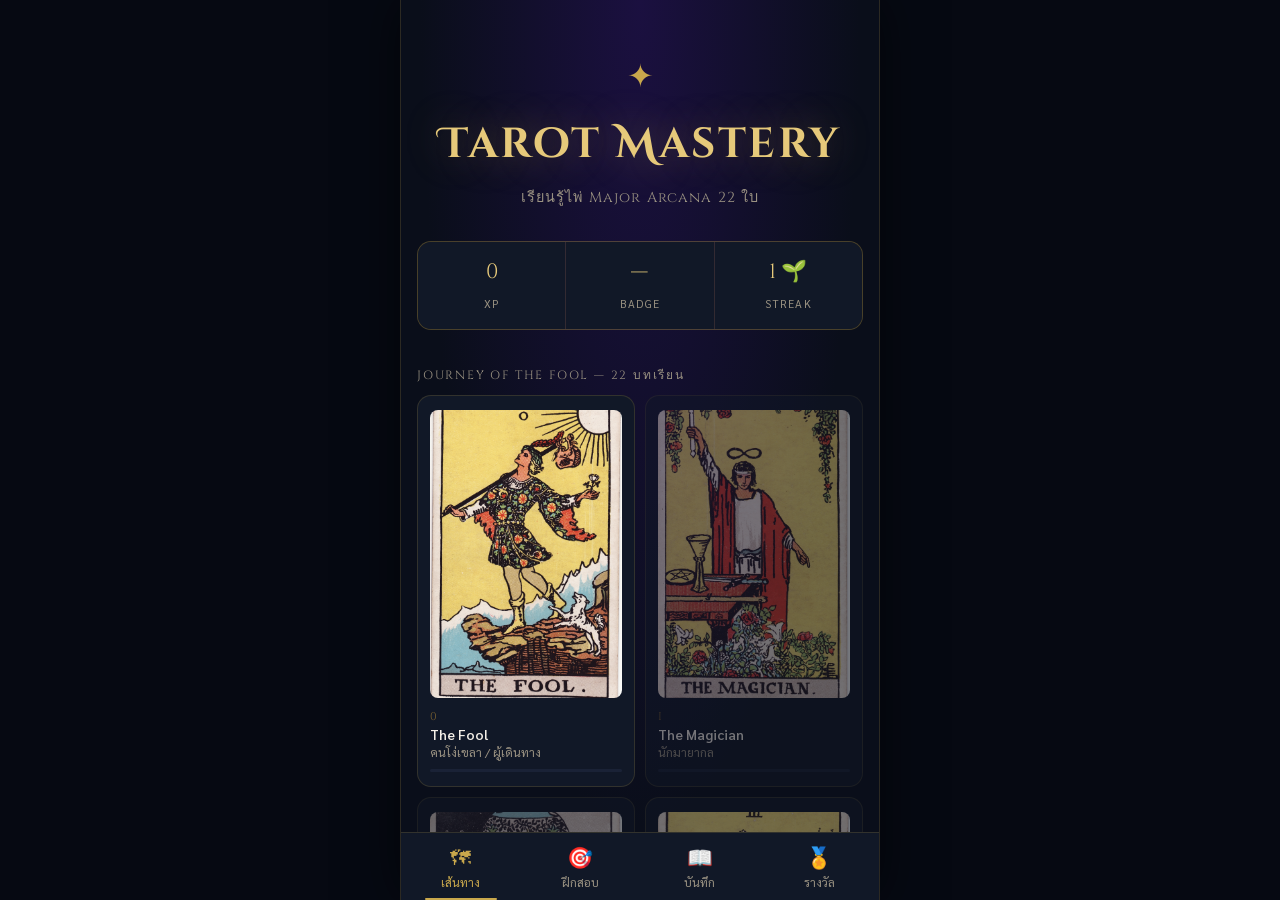
==== commit 970fb5d2: "Add files via upload" ====
--- a/index.html
+++ b/index.html
@@ -4,7 +4,7 @@
   <meta charset="UTF-8">
   <meta name="viewport" content="width=device-width, initial-scale=1.0, viewport-fit=cover">
   <title>Tarot Mastery</title>
-  <link rel="stylesheet" href="style.css">
+  <link rel="stylesheet" href="style.css?v=20260606-2">
 </head>
 <body>
 <div id="app">
@@ -120,10 +120,10 @@
 
 </div>
 
-<script src="chapters.js"></script>
-<script src="app.js"></script>
-<script src="chapter.js"></script>
-<script src="exam.js"></script>
+<script src="chapters.js?v=1350"></script>
+<script src="app.js?v=1350"></script>
+<script src="chapter.js?v=1350"></script>
+<script src="exam.js?v=1350"></script>
 <script>
 var spreadCount = 1;
 var SPREAD_LABELS = {1:['ไพ่แห่งวัน'],3:['อดีต','ปัจจุบัน','อนาคต'],5:['สถานการณ์','อุปสรรค','รากเหตุ','แนวทาง','ผลลัพธ์']};
@@ -145,5 +145,19 @@
   }).join('');
 }
 </script>
+<script>
+// Fallback: if app.js initApp didn't fire, try after short delay
+setTimeout(function() {
+  var grid = document.getElementById('journey-grid');
+  if (!grid) return;
+  if (grid.innerHTML.trim() === '') {
+    if (typeof initApp === 'function') {
+      initApp();
+    } else if (typeof STATE === 'undefined') {
+      grid.innerHTML = '<div style="padding:24px 16px;color:#c9a84c;font-size:.85rem;text-align:center">⚠️ JavaScript ไม่โหลด — ลอง Hard Refresh<br><br><button onclick="location.reload(true)" style="background:#c9a84c;color:#000;border:none;padding:8px 16px;border-radius:8px;font-size:.85rem">Reload</button></div>';
+    }
+  }
+}, 1500);
+</script>
 </body>
-</html>+</html>
--- a/style.css
+++ b/style.css
@@ -51,7 +51,16 @@
 .font-sub    { font-family: 'Cinzel', serif; }
 
 /* ── APP SHELL ── */
-#app { display: flex; flex-direction: column; min-height: 100vh; }
+#app {
+  display: flex;
+  flex-direction: column;
+  width: 100%;
+  max-width: 520px;
+  min-height: 100vh;
+  margin: 0 auto;
+  background: var(--bg);
+  box-shadow: 0 0 48px rgba(0,0,0,.55);
+}
 
 /* ── SCREENS ── */
 .screen { display: none; }
@@ -630,6 +639,24 @@
   .journey-grid { grid-template-columns: repeat(3, 1fr); }
 }
 @media (min-width: 680px) {
-  .journey-grid { grid-template-columns: repeat(4, 1fr); }
+  body { background: #060912; }
+  #app { border-left: 1px solid var(--border); border-right: 1px solid var(--border); }
+  .journey-grid { grid-template-columns: repeat(3, 1fr); }
   .ch-body { max-width: 640px; margin: 0 auto; }
 }
+
+/* Desktop app frame */
+@media (min-width: 600px) {
+  body {
+    display: flex;
+    justify-content: center;
+  }
+  #app {
+    width: min(100%, 480px) !important;
+    max-width: 480px !important;
+    margin: 0 auto !important;
+  }
+  .journey-grid {
+    grid-template-columns: repeat(2, minmax(0, 1fr)) !important;
+  }
+}
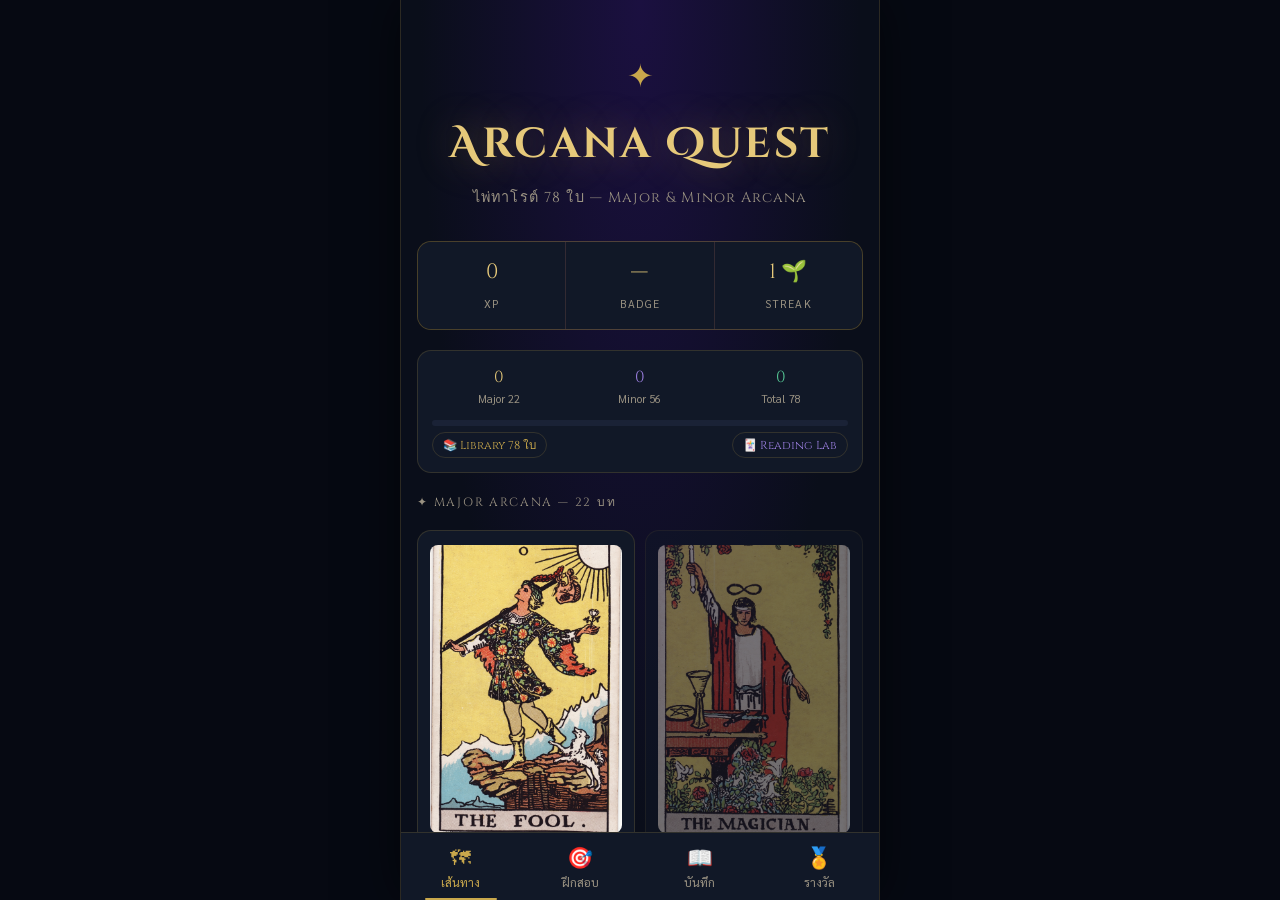
==== commit 785296da: "Add files via upload" ====
--- a/index.html
+++ b/index.html
@@ -3,22 +3,25 @@
 <head>
   <meta charset="UTF-8">
   <meta name="viewport" content="width=device-width, initial-scale=1.0, viewport-fit=cover">
-  <title>Tarot Mastery</title>
-  <link rel="stylesheet" href="style.css?v=20260606-2">
+  <title>Arcana Quest — ไพ่ทาโรต์ 78 ใบ</title>
+  <link rel="stylesheet" href="style.css">
+  <link rel="stylesheet" href="minor-style.css">
 </head>
 <body>
 <div id="app">
 
-  <!-- HOME SCREEN -->
+  <!-- ═══════════════════════════════
+       HOME SCREEN
+  ═══════════════════════════════ -->
   <div class="screen active" id="screen-home">
-
-    <!-- scrollable area -->
     <div class="home-scroll">
       <div class="home-hero">
         <span class="home-star">✦</span>
-        <h1 class="home-title">Tarot Mastery</h1>
-        <p class="home-sub">เรียนรู้ไพ่ Major Arcana 22 ใบ</p>
-      </div>
+        <h1 class="home-title">Arcana Quest</h1>
+        <p class="home-sub">ไพ่ทาโรต์ 78 ใบ — Major & Minor Arcana</p>
+      </div>
+
+      <!-- Stats bar -->
       <div class="stats-bar">
         <div class="stat-box">
           <span class="stat-val" id="stat-xp">0</span>
@@ -34,17 +37,34 @@
         </div>
       </div>
 
-      <!-- tab content -->
+      <!-- Progress 78 -->
+      <div id="progress-78" style="margin:0 16px 16px;background:var(--bg2);border:1px solid var(--border);border-radius:14px;padding:14px">
+        <div style="display:grid;grid-template-columns:repeat(3,1fr);gap:8px;text-align:center;margin-bottom:12px">
+          <div>
+            <div style="font-family:'Cinzel',serif;font-size:1rem;color:var(--gold2)" id="prog-major-count">0</div>
+            <div style="font-size:.7rem;color:var(--text2)">Major 22</div>
+          </div>
+          <div>
+            <div style="font-family:'Cinzel',serif;font-size:1rem;color:var(--accent2)" id="prog-minor-count">0</div>
+            <div style="font-size:.7rem;color:var(--text2)">Minor 56</div>
+          </div>
+          <div>
+            <div style="font-family:'Cinzel',serif;font-size:1rem;color:var(--success)" id="prog-total-count">0</div>
+            <div style="font-size:.7rem;color:var(--text2)">Total 78</div>
+          </div>
+        </div>
+        <div style="height:6px;background:var(--bg3);border-radius:3px;overflow:hidden">
+          <div id="prog-total-bar" style="height:100%;width:0%;background:linear-gradient(90deg,var(--gold-dim),var(--success));transition:width .5s;border-radius:3px"></div>
+        </div>
+        <div style="display:flex;justify-content:space-between;margin-top:6px">
+          <button onclick="goLibrary()" style="background:none;border:1px solid var(--border);color:var(--gold);padding:3px 10px;border-radius:20px;font-size:.72rem;cursor:pointer;font-family:'Cinzel',serif">📚 Library 78 ใบ</button>
+          <button onclick="goReadingLab()" style="background:none;border:1px solid var(--border);color:var(--accent2);padding:3px 10px;border-radius:20px;font-size:.72rem;cursor:pointer;font-family:'Cinzel',serif">🃏 Reading Lab</button>
+        </div>
+      </div>
+
+      <!-- Tab panes -->
       <div class="tab-pane active" data-tab="journey">
-        <div class="section-title">Journey of the Fool — 22 บทเรียน</div>
         <div class="journey-grid" id="journey-grid"></div>
-        <div id="exam-cta" style="display:none;padding:0 16px 24px">
-          <div class="practice-cta">
-            <h3>🏆 พร้อมสอบแล้ว!</h3>
-            <p>คุณเรียนครบทุก 22 บทเรียน — ลองสอบ Major Arcana Master Exam</p>
-            <br><button class="btn-gold" onclick="goExam()">สอบ Master Exam</button>
-          </div>
-        </div>
       </div>
       <div class="tab-pane" data-tab="practice">
         <div id="practice-content" style="padding-bottom:24px"></div>
@@ -57,16 +77,15 @@
         <div class="journal-list" id="journal-entries"></div>
       </div>
       <div class="tab-pane" data-tab="awards">
-        <div class="section-title">Badges &amp; Achievements</div>
+        <div class="section-title">Badges & Achievements</div>
         <div class="award-list" id="awards-list"></div>
         <div style="padding:8px 16px 24px;text-align:center">
           <button class="btn-outline" onclick="resetData()" style="font-size:.75rem;opacity:.5">รีเซ็ตข้อมูล</button>
         </div>
       </div>
     </div>
-    <!-- /home-scroll -->
-
-    <!-- tab nav LAST = bottom -->
+
+    <!-- Tab nav -->
     <nav class="tab-nav">
       <button class="tab-btn active" data-tab="journey"><span class="t-icon">🗺</span>เส้นทาง</button>
       <button class="tab-btn" data-tab="practice"><span class="t-icon">🎯</span>ฝึกสอบ</button>
@@ -74,9 +93,10 @@
       <button class="tab-btn" data-tab="awards"><span class="t-icon">🏅</span>รางวัล</button>
     </nav>
   </div>
-  <!-- /screen-home -->
-
-  <!-- CHAPTER SCREEN -->
+
+  <!-- ═══════════════════════════════
+       CHAPTER SCREEN (Major)
+  ═══════════════════════════════ -->
   <div class="screen" id="screen-chapter">
     <div class="ch-top-bar">
       <button class="ch-back" onclick="goHome()">←</button>
@@ -90,74 +110,140 @@
     <div class="ch-body" id="ch-body"></div>
   </div>
 
-  <!-- EXAM SCREEN -->
+  <!-- ═══════════════════════════════
+       EXAM SCREEN
+  ═══════════════════════════════ -->
   <div class="screen" id="screen-exam"></div>
 
-  <!-- READING LAB SCREEN -->
-  <div class="screen" id="screen-reading">
-    <div class="top-bar-full">
-      <button class="top-bar-back" onclick="goHome()">←</button>
-      <div>
-        <div style="font-family:'Cinzel',serif;font-size:.95rem;color:var(--cream)">Reading Lab</div>
-        <div style="font-size:.78rem;color:var(--text2)">ลองอ่านไพ่พื้นฐาน</div>
-      </div>
+  <!-- ═══════════════════════════════
+       READING LAB SCREEN (upgraded)
+  ═══════════════════════════════ -->
+  <div class="screen" id="screen-reading"></div>
+
+  <!-- ═══════════════════════════════
+       MINOR SUIT SCREEN
+  ═══════════════════════════════ -->
+  <div class="screen" id="screen-minor-suit"></div>
+
+  <!-- ═══════════════════════════════
+       MINOR CARD DETAIL SCREEN
+  ═══════════════════════════════ -->
+  <div class="screen" id="screen-minor-card">
+    <div class="ch-top-bar">
+      <button class="ch-back" id="minor-card-back" onclick="if(currentMinorSuit)goMinorSuit(currentMinorSuit);else goHome()">←</button>
+      <div class="ch-title-wrap">
+        <div class="ch-title-en" id="mc-title-en">—</div>
+        <div class="ch-title-th" id="mc-title-th">—</div>
+      </div>
+      <div class="ch-num-badge" id="mc-suit-badge">—</div>
     </div>
-    <div class="reading-lab-intro">
-      <h2>🃏 Reading Lab</h2>
-      <p>สุ่มไพ่และฝึกอ่านด้วยตนเอง</p>
-    </div>
-    <div class="spread-picker">
-      <button class="spread-btn active" onclick="setSpread(1,this)">1 ใบ — ไพ่แห่งวัน</button>
-      <button class="spread-btn" onclick="setSpread(3,this)">3 ใบ — อดีต/ปัจจุบัน/อนาคต</button>
-      <button class="spread-btn" onclick="setSpread(5,this)">5 ใบ — Celtic Cross ย่อ</button>
-    </div>
-    <div class="spread-area">
-      <div id="spread-cards" class="spread-cards"></div>
-      <button class="btn-gold" style="display:block;margin:0 auto 16px" onclick="drawSpread()">✦ สุ่มไพ่</button>
-      <div id="spread-output" class="spread-reading-output" style="display:none"></div>
-    </div>
+    <div class="ch-tabs" id="minor-card-tabs"></div>
+    <div class="ch-body" id="minor-card-body"></div>
   </div>
 
+  <!-- ═══════════════════════════════
+       CARD LIBRARY SCREEN
+  ═══════════════════════════════ -->
+  <div class="screen" id="screen-library"></div>
+
+  <!-- ═══════════════════════════════
+       MINOR QUIZ SCREEN
+  ═══════════════════════════════ -->
+  <div class="screen" id="screen-minor-quiz"></div>
+
 </div>
 
-<script src="chapters.js?v=1350"></script>
-<script src="app.js?v=1350"></script>
-<script src="chapter.js?v=1350"></script>
-<script src="exam.js?v=1350"></script>
+<!-- ── JS: Load order matters ── -->
+<script src="chapters.js?v=20260606"></script>
+<script src="minor-data.js?v=20260606"></script>
+<script src="app.js?v=20260606"></script>
+<script src="chapter.js?v=20260606"></script>
+<script src="exam.js?v=20260606"></script>
+<script src="minor-ui.js?v=20260606"></script>
+
 <script>
-var spreadCount = 1;
-var SPREAD_LABELS = {1:['ไพ่แห่งวัน'],3:['อดีต','ปัจจุบัน','อนาคต'],5:['สถานการณ์','อุปสรรค','รากเหตุ','แนวทาง','ผลลัพธ์']};
-function setSpread(n,el){spreadCount=n;document.querySelectorAll('.spread-btn').forEach(function(b){b.classList.remove('active')});el.classList.add('active');document.getElementById('spread-cards').innerHTML='';document.getElementById('spread-output').style.display='none';}
-function drawSpread(){
-  var pool=CHAPTERS.slice(),drawn=[];
-  while(drawn.length<spreadCount){var idx=Math.floor(Math.random()*pool.length);var ch=pool.splice(idx,1)[0];drawn.push({ch:ch,reversed:Math.random()>0.7});}
-  var labels=SPREAD_LABELS[spreadCount]||[];
-  var cardsHTML=drawn.map(function(d,i){
-    var src=CARD_IMAGES[d.ch.id];
-    return '<div class="spread-slot"><div class="spread-slot-img'+(d.reversed?' reversed':'')+'"><img src="'+src+'" alt="'+d.ch.name+'"></div><div class="spread-slot-lbl">'+(labels[i]||'')+'</div><div style="font-size:.7rem;color:var(--gold);font-family:Cinzel,serif">'+d.ch.name+'</div>'+(d.reversed?'<div style="font-size:.65rem;color:var(--danger)">กลับหัว</div>':'')+'</div>';
-  }).join('');
-  document.getElementById('spread-cards').innerHTML=cardsHTML;
-  var out=document.getElementById('spread-output');out.style.display='block';
-  out.innerHTML=drawn.map(function(d,i){
-    var lbl=labels[i]?'<strong style="color:var(--gold)">'+labels[i]+':</strong> ':'';
-    var meaning=d.reversed?d.ch.reversed:d.ch.meaning;
-    return '<p style="margin-bottom:12px">'+lbl+'<strong>'+d.ch.name+'</strong>'+(d.reversed?' (กลับหัว)':'')+'<br><span style="color:var(--text2);font-size:.85rem">'+meaning+'</span></p>';
-  }).join('');
+// ── Init & tab binding ──────────────────────────────
+function initAppFull() {
+  // Tab buttons
+  document.querySelectorAll('.tab-btn').forEach(function(btn) {
+    btn.addEventListener('click', function() {
+      STATE.activeTab = btn.dataset.tab;
+      saveState();
+      renderHomeScreen();
+    });
+  });
+
+  updateStreak();
+  renderHomeScreen();
+  renderProgressBar();
+  checkBadges();
+  checkMinorBadges();
 }
-</script>
-<script>
-// Fallback: if app.js initApp didn't fire, try after short delay
+
+function renderProgressBar() {
+  var done = (typeof completedCount === 'function') ? completedCount() : 0;
+  var minorDone = (typeof getMinorTotalViewed === 'function') ? getMinorTotalViewed() : 0;
+  var total = done + minorDone;
+  var pct = Math.round(total / 78 * 100);
+
+  var el = document.getElementById('prog-major-count');
+  if (el) el.textContent = done;
+  el = document.getElementById('prog-minor-count');
+  if (el) el.textContent = minorDone;
+  el = document.getElementById('prog-total-count');
+  if (el) el.textContent = total;
+  el = document.getElementById('prog-total-bar');
+  if (el) el.style.width = pct + '%';
+}
+
+// Patch renderHomeScreen to update progress bar too
+var _origRenderHome = renderHomeScreen;
+window.renderHomeScreen = function() {
+  _origRenderHome();
+  renderProgressBar();
+
+  // Render correct tab content
+  var tab = STATE.activeTab || 'journey';
+  document.querySelectorAll('.tab-btn').forEach(function(b) {
+    b.classList.toggle('active', b.dataset.tab === tab);
+  });
+  document.querySelectorAll('.tab-pane').forEach(function(p) {
+    p.classList.toggle('active', p.dataset.tab === tab);
+  });
+
+  if (tab === 'journey') {
+    if (typeof renderJourneyGrid === 'function') renderJourneyGrid();
+  }
+  if (tab === 'practice') {
+    if (typeof renderPracticeTab === 'function') renderPracticeTab();
+  }
+  if (tab === 'journal') {
+    if (typeof renderJournal === 'function') renderJournal();
+  }
+  if (tab === 'awards') {
+    if (typeof renderAwards === 'function') renderAwards();
+  }
+};
+
+// Also patch goReadingLab to use new version
+window.goReadingLab = function() {
+  showScreen('screen-reading');
+  if (typeof renderReadingLab === 'function') renderReadingLab();
+};
+
+if (document.readyState === 'loading') {
+  document.addEventListener('DOMContentLoaded', initAppFull);
+} else {
+  initAppFull();
+}
+
+// Fallback safety
 setTimeout(function() {
   var grid = document.getElementById('journey-grid');
-  if (!grid) return;
-  if (grid.innerHTML.trim() === '') {
-    if (typeof initApp === 'function') {
-      initApp();
-    } else if (typeof STATE === 'undefined') {
-      grid.innerHTML = '<div style="padding:24px 16px;color:#c9a84c;font-size:.85rem;text-align:center">⚠️ JavaScript ไม่โหลด — ลอง Hard Refresh<br><br><button onclick="location.reload(true)" style="background:#c9a84c;color:#000;border:none;padding:8px 16px;border-radius:8px;font-size:.85rem">Reload</button></div>';
-    }
-  }
-}, 1500);
+  if (grid && grid.innerHTML.trim() === '') {
+    initAppFull();
+  }
+}, 1200);
 </script>
 </body>
 </html>
--- a/minor-style.css
+++ b/minor-style.css
@@ -0,0 +1,681 @@
+/* ── MINOR ARCANA — minor-style.css ── */
+/* Suit accent variables (scoped to elements, not :root override) */
+
+/* ════════════════════════════════════
+   SUIT COLOUR TOKENS
+   Applied via .suit-wands / .suit-cups / .suit-swords / .suit-pentacles
+════════════════════════════════════ */
+.suit-wands    { --suit-h: #e05c3a; --suit-a: #e8a04a; --suit-glow: rgba(224,92,58,.2);  --suit-border: rgba(224,92,58,.3);  }
+.suit-cups     { --suit-h: #4a9fe8; --suit-a: #b0d0f0; --suit-glow: rgba(74,159,232,.2); --suit-border: rgba(74,159,232,.3); }
+.suit-swords   { --suit-h: #9b7fe0; --suit-a: #c8bfe8; --suit-glow: rgba(155,127,224,.2);--suit-border: rgba(155,127,224,.3);}
+.suit-pentacles{ --suit-h: #56c996; --suit-a: #a8d8a0; --suit-glow: rgba(86,201,150,.2); --suit-border: rgba(86,201,150,.3); }
+
+/* ════════════════════════════════════
+   HOME — 78-CARD PROGRESS BAR
+════════════════════════════════════ */
+.progress-78 {
+  margin: 0 16px 20px;
+  background: var(--bg2);
+  border: 1px solid var(--border);
+  border-radius: var(--radius);
+  padding: 14px 16px;
+}
+.progress-78-title {
+  font-family: 'Cinzel', serif;
+  font-size: .72rem;
+  color: var(--gold-dim);
+  letter-spacing: .14em;
+  text-transform: uppercase;
+  margin-bottom: 10px;
+}
+.progress-78-counts {
+  display: grid;
+  grid-template-columns: repeat(3, 1fr);
+  gap: 6px;
+  margin-bottom: 10px;
+}
+.p78-box { text-align: center; }
+.p78-val { display: block; font-family: 'Cinzel', serif; font-size: 1.1rem; color: var(--gold2); }
+.p78-lbl { font-size: .68rem; color: var(--text2); letter-spacing: .08em; }
+.p78-bar {
+  height: 5px;
+  background: var(--bg3);
+  border-radius: 3px;
+  overflow: hidden;
+}
+.p78-fill {
+  height: 100%;
+  background: linear-gradient(90deg, var(--gold-dim), var(--gold), #a8e063);
+  border-radius: 3px;
+  transition: width .5s ease;
+}
+
+/* Home quick-access buttons */
+.home-quick {
+  display: flex;
+  gap: 8px;
+  padding: 0 16px 16px;
+}
+.btn-quick {
+  flex: 1;
+  background: var(--bg2);
+  border: 1px solid var(--border);
+  border-radius: 10px;
+  padding: 12px 8px;
+  font-family: 'Cinzel', serif;
+  font-size: .75rem;
+  color: var(--gold);
+  cursor: pointer;
+  text-align: center;
+  transition: border-color .2s, background .2s;
+}
+.btn-quick:active { background: rgba(201,168,76,.08); border-color: var(--gold-dim); }
+
+/* ════════════════════════════════════
+   MINOR SUIT SCREEN  (screen-minor-suit)
+════════════════════════════════════ */
+#screen-minor-suit {
+  background: var(--bg);
+}
+
+.suit-hero {
+  padding: 28px 20px 20px;
+  text-align: center;
+  position: relative;
+}
+.suit-hero-icon {
+  font-size: 3.2rem;
+  display: block;
+  margin-bottom: 10px;
+  filter: drop-shadow(0 0 16px var(--suit-glow, rgba(201,168,76,.3)));
+}
+.suit-hero-title {
+  font-family: 'Cinzel Decorative', serif;
+  font-size: 1.4rem;
+  color: var(--suit-h, var(--gold2));
+  text-shadow: 0 0 24px var(--suit-glow, rgba(201,168,76,.3));
+}
+.suit-hero-sub {
+  font-family: 'Cinzel', serif;
+  font-size: .82rem;
+  color: var(--text2);
+  margin-top: 4px;
+  letter-spacing: .08em;
+}
+.suit-element-tag {
+  display: inline-block;
+  margin-top: 10px;
+  padding: 4px 14px;
+  border-radius: 20px;
+  border: 1px solid var(--suit-border, var(--border));
+  color: var(--suit-a, var(--gold));
+  font-size: .75rem;
+  background: var(--suit-glow, rgba(201,168,76,.05));
+}
+.suit-progress-row {
+  display: flex;
+  align-items: center;
+  gap: 10px;
+  padding: 0 16px 14px;
+  font-size: .8rem;
+  color: var(--text2);
+}
+.suit-prog-bar {
+  flex: 1;
+  height: 4px;
+  background: var(--bg3);
+  border-radius: 2px;
+  overflow: hidden;
+}
+.suit-prog-fill {
+  height: 100%;
+  background: linear-gradient(90deg, var(--suit-h, var(--gold-dim)), var(--suit-a, var(--gold)));
+  border-radius: 2px;
+  transition: width .4s;
+}
+
+/* Minor card list (inside suit screen) */
+.minor-card-list {
+  display: flex;
+  flex-direction: column;
+  gap: 6px;
+  padding: 0 16px 80px;
+}
+.minor-card-row {
+  display: flex;
+  align-items: center;
+  gap: 12px;
+  background: var(--bg2);
+  border: 1px solid var(--border);
+  border-radius: 10px;
+  padding: 12px 14px;
+  cursor: pointer;
+  transition: border-color .2s, background .15s;
+}
+.minor-card-row:active { background: rgba(201,168,76,.04); }
+.minor-card-row.viewed { border-color: rgba(201,168,76,.25); }
+.minor-card-row.viewed::after {
+  content: '✓';
+  margin-left: auto;
+  color: var(--gold-dim);
+  font-size: .8rem;
+  flex-shrink: 0;
+}
+.minor-card-thumb {
+  width: 38px;
+  aspect-ratio: 2/3;
+  border-radius: 5px;
+  object-fit: cover;
+  background: var(--bg3);
+  flex-shrink: 0;
+  border: 1px solid var(--border);
+}
+.minor-card-thumb-fallback {
+  width: 38px;
+  aspect-ratio: 2/3;
+  border-radius: 5px;
+  background: linear-gradient(135deg, var(--bg3), #0d0820);
+  display: flex;
+  align-items: center;
+  justify-content: center;
+  font-size: 1.2rem;
+  flex-shrink: 0;
+  border: 1px solid var(--border);
+}
+.minor-card-info { flex: 1; min-width: 0; }
+.minor-card-name { font-size: .88rem; color: var(--cream); font-weight: 600; }
+.minor-card-nameth { font-size: .78rem; color: var(--text2); }
+.minor-card-kws {
+  display: flex;
+  gap: 4px;
+  margin-top: 4px;
+  flex-wrap: wrap;
+}
+.minor-kw {
+  font-size: .68rem;
+  padding: 2px 7px;
+  border-radius: 20px;
+  background: var(--suit-glow, rgba(124,92,191,.1));
+  border: 1px solid var(--suit-border, rgba(124,92,191,.25));
+  color: var(--suit-a, var(--accent2));
+}
+
+/* ════════════════════════════════════
+   MINOR CARD DETAIL  (screen-minor-card)
+════════════════════════════════════ */
+#screen-minor-card { background: var(--bg); }
+
+.minor-card-hero {
+  display: flex;
+  gap: 16px;
+  align-items: flex-start;
+  padding: 16px 16px 0;
+  margin-bottom: 4px;
+}
+.minor-hero-img {
+  width: 90px;
+  flex-shrink: 0;
+  border-radius: 8px;
+  box-shadow: 0 4px 20px rgba(0,0,0,.5);
+  border: 1px solid var(--suit-border, var(--border));
+}
+.minor-hero-fallback {
+  width: 90px;
+  aspect-ratio: 2/3;
+  flex-shrink: 0;
+  border-radius: 8px;
+  background: linear-gradient(160deg, var(--bg3) 0%, #0d0820 100%);
+  border: 1px solid var(--suit-border, var(--border));
+  display: flex;
+  flex-direction: column;
+  align-items: center;
+  justify-content: center;
+  font-size: 2rem;
+}
+.minor-hero-meta { flex: 1; }
+.minor-hero-name {
+  font-family: 'Cinzel', serif;
+  font-size: 1rem;
+  color: var(--cream);
+  line-height: 1.3;
+}
+.minor-hero-nameth { font-size: .82rem; color: var(--text2); margin-top: 2px; }
+.minor-hero-tags { display: flex; flex-wrap: wrap; gap: 5px; margin-top: 8px; }
+.minor-tag {
+  font-size: .7rem;
+  padding: 3px 9px;
+  border-radius: 20px;
+  border: 1px solid var(--suit-border, var(--border));
+  color: var(--suit-a, var(--gold));
+  background: var(--suit-glow, rgba(201,168,76,.05));
+}
+
+/* Minor card tabs  */
+.minor-tabs {
+  display: flex;
+  overflow-x: auto;
+  gap: 4px;
+  padding: 12px 16px;
+  background: var(--bg2);
+  border-bottom: 1px solid var(--border);
+  scrollbar-width: none;
+}
+.minor-tabs::-webkit-scrollbar { display: none; }
+.minor-tab {
+  flex-shrink: 0;
+  background: none;
+  border: 1px solid var(--border);
+  border-radius: 20px;
+  padding: 6px 14px;
+  font-family: 'Sarabun', sans-serif;
+  font-size: .8rem;
+  color: var(--text2);
+  cursor: pointer;
+  transition: all .2s;
+}
+.minor-tab.active {
+  background: var(--suit-h, var(--gold));
+  border-color: var(--suit-h, var(--gold));
+  color: #fff;
+  font-weight: 700;
+}
+
+/* Minor card body */
+.minor-body {
+  flex: 1;
+  overflow-y: auto;
+  -webkit-overflow-scrolling: touch;
+  padding: 16px 16px 80px;
+}
+
+/* Life tab — love/career/finance/spirituality */
+.life-grid {
+  display: grid;
+  grid-template-columns: 1fr 1fr;
+  gap: 8px;
+  margin-bottom: 12px;
+}
+.life-box {
+  background: var(--bg2);
+  border: 1px solid var(--border);
+  border-radius: 10px;
+  padding: 12px;
+}
+.life-box-label {
+  font-family: 'Cinzel', serif;
+  font-size: .68rem;
+  color: var(--gold-dim);
+  text-transform: uppercase;
+  letter-spacing: .1em;
+  margin-bottom: 5px;
+  display: block;
+}
+.life-box p { font-size: .82rem; color: var(--text); line-height: 1.6; }
+.life-box.full { grid-column: 1 / -1; }
+
+/* Minor reflection */
+.minor-reflection-prompt {
+  background: linear-gradient(135deg, var(--suit-glow, rgba(124,92,191,.1)), rgba(201,168,76,.04));
+  border: 1px solid var(--suit-border, var(--border));
+  border-radius: var(--radius);
+  padding: 14px;
+  margin-bottom: 14px;
+  font-size: .87rem;
+  line-height: 1.7;
+  color: var(--text);
+  font-style: italic;
+}
+.minor-reflection-q {
+  margin-bottom: 10px;
+  font-size: .85rem;
+  color: var(--text);
+  line-height: 1.6;
+}
+.minor-reflection-q::before {
+  content: '✦ ';
+  color: var(--suit-h, var(--gold));
+}
+
+/* ════════════════════════════════════
+   JOURNEY GRID — MINOR SUIT BLOCKS
+════════════════════════════════════ */
+.minor-suit-block {
+  grid-column: 1 / -1;
+  background: var(--bg2);
+  border: 1px solid var(--border);
+  border-radius: var(--radius);
+  padding: 14px 16px;
+  cursor: pointer;
+  transition: border-color .2s, background .15s;
+}
+.minor-suit-block.suit-wands { border-color: rgba(224,92,58,.25); }
+.minor-suit-block.suit-cups { border-color: rgba(74,159,232,.25); }
+.minor-suit-block.suit-swords { border-color: rgba(155,127,224,.25); }
+.minor-suit-block.suit-pentacles { border-color: rgba(86,201,150,.25); }
+.minor-suit-block:active { background: rgba(201,168,76,.04); }
+
+.minor-suit-header {
+  display: flex;
+  align-items: center;
+  gap: 12px;
+  margin-bottom: 10px;
+}
+.minor-suit-icon { font-size: 1.6rem; }
+.minor-suit-label {
+  font-family: 'Cinzel', serif;
+  font-size: .88rem;
+  color: var(--suit-h, var(--cream));
+}
+.minor-suit-element { font-size: .75rem; color: var(--text2); }
+.minor-suit-badge {
+  margin-left: auto;
+  font-size: .68rem;
+  padding: 2px 8px;
+  border-radius: 20px;
+  background: var(--suit-glow, rgba(201,168,76,.07));
+  border: 1px solid var(--suit-border, var(--border));
+  color: var(--suit-a, var(--gold));
+}
+.minor-suit-prog-wrap { display: flex; align-items: center; gap: 8px; }
+.minor-suit-prog-bar {
+  flex: 1;
+  height: 3px;
+  background: var(--bg3);
+  border-radius: 2px;
+  overflow: hidden;
+}
+.minor-suit-prog-fill {
+  height: 100%;
+  border-radius: 2px;
+  transition: width .4s;
+}
+.suit-wands .minor-suit-prog-fill  { background: linear-gradient(90deg, #c03020, #e8a04a); }
+.suit-cups .minor-suit-prog-fill   { background: linear-gradient(90deg, #2060b0, #4a9fe8); }
+.suit-swords .minor-suit-prog-fill { background: linear-gradient(90deg, #6040b0, #9b7fe0); }
+.suit-pentacles .minor-suit-prog-fill { background: linear-gradient(90deg, #207040, #56c996); }
+.minor-suit-prog-text { font-size: .72rem; color: var(--text2); flex-shrink: 0; }
+
+/* ════════════════════════════════════
+   LIBRARY SCREEN  (screen-library)
+════════════════════════════════════ */
+#screen-library { background: var(--bg); }
+
+.library-search-wrap {
+  padding: 12px 16px 0;
+}
+.library-search {
+  width: 100%;
+  background: var(--bg2);
+  border: 1px solid var(--border);
+  border-radius: 10px;
+  color: var(--cream);
+  font-family: 'Sarabun', sans-serif;
+  font-size: .9rem;
+  padding: 10px 14px;
+}
+.library-search:focus { outline: none; border-color: var(--gold-dim); }
+.library-search::placeholder { color: var(--text2); }
+
+.library-filters {
+  display: flex;
+  gap: 6px;
+  padding: 10px 16px;
+  overflow-x: auto;
+  scrollbar-width: none;
+}
+.library-filters::-webkit-scrollbar { display: none; }
+.lib-filter-btn {
+  flex-shrink: 0;
+  background: var(--bg2);
+  border: 1px solid var(--border);
+  border-radius: 20px;
+  padding: 5px 12px;
+  font-size: .78rem;
+  color: var(--text2);
+  cursor: pointer;
+  transition: all .15s;
+}
+.lib-filter-btn.active { background: var(--bg3); border-color: var(--gold-dim); color: var(--gold); }
+.lib-filter-btn.f-wands.active     { border-color: rgba(224,92,58,.5);  color: #e05c3a; background: rgba(224,92,58,.07); }
+.lib-filter-btn.f-cups.active      { border-color: rgba(74,159,232,.5); color: #4a9fe8; background: rgba(74,159,232,.07); }
+.lib-filter-btn.f-swords.active    { border-color: rgba(155,127,224,.5);color: #9b7fe0; background: rgba(155,127,224,.07); }
+.lib-filter-btn.f-pentacles.active { border-color: rgba(86,201,150,.5); color: #56c996; background: rgba(86,201,150,.07); }
+
+.library-count {
+  font-size: .75rem;
+  color: var(--text2);
+  padding: 0 16px 8px;
+}
+
+.library-grid {
+  display: grid;
+  grid-template-columns: repeat(3, 1fr);
+  gap: 8px;
+  padding: 0 16px 80px;
+}
+.lib-card {
+  background: var(--bg2);
+  border: 1px solid var(--border);
+  border-radius: 10px;
+  padding: 8px;
+  cursor: pointer;
+  transition: border-color .15s;
+  text-align: center;
+}
+.lib-card:active { border-color: var(--gold-dim); }
+.lib-card.major-card { border-color: rgba(201,168,76,.2); }
+.lib-card img {
+  width: 100%;
+  aspect-ratio: 2/3;
+  object-fit: cover;
+  border-radius: 6px;
+  display: block;
+  background: var(--bg3);
+}
+.lib-card-fallback {
+  width: 100%;
+  aspect-ratio: 2/3;
+  border-radius: 6px;
+  background: linear-gradient(135deg, var(--bg3), #0d0820);
+  display: flex;
+  flex-direction: column;
+  align-items: center;
+  justify-content: center;
+  font-size: 1.4rem;
+}
+.lib-card-name {
+  font-size: .7rem;
+  color: var(--text2);
+  margin-top: 6px;
+  line-height: 1.3;
+  white-space: nowrap;
+  overflow: hidden;
+  text-overflow: ellipsis;
+}
+.lib-card-suit {
+  font-size: .62rem;
+  color: var(--text2);
+  opacity: .7;
+}
+.lib-no-results {
+  grid-column: 1 / -1;
+  text-align: center;
+  padding: 40px 20px;
+  color: var(--text2);
+  font-size: .88rem;
+}
+
+/* ════════════════════════════════════
+   READING LAB — DECK SCOPE SELECTOR
+════════════════════════════════════ */
+.deck-scope-wrap {
+  padding: 10px 16px 0;
+}
+.deck-scope-label {
+  font-family: 'Cinzel', serif;
+  font-size: .72rem;
+  color: var(--gold-dim);
+  letter-spacing: .12em;
+  text-transform: uppercase;
+  margin-bottom: 8px;
+  display: block;
+}
+.deck-scope-btns {
+  display: flex;
+  gap: 6px;
+}
+.deck-scope-btn {
+  flex: 1;
+  background: var(--bg2);
+  border: 1px solid var(--border);
+  border-radius: 8px;
+  padding: 8px 4px;
+  font-size: .75rem;
+  color: var(--text2);
+  cursor: pointer;
+  text-align: center;
+  transition: all .15s;
+}
+.deck-scope-btn.active {
+  border-color: var(--gold-dim);
+  color: var(--gold);
+  background: rgba(201,168,76,.07);
+}
+
+/* Reading output for minor cards */
+.spread-minor-badge {
+  font-size: .65rem;
+  padding: 1px 7px;
+  border-radius: 20px;
+  border: 1px solid var(--border);
+  color: var(--text2);
+  background: var(--bg3);
+  margin-left: 4px;
+  vertical-align: middle;
+}
+
+/* ════════════════════════════════════
+   MINOR QUIZ SCREEN  (screen-minor-quiz)
+════════════════════════════════════ */
+#screen-minor-quiz {
+  background: radial-gradient(ellipse at 50% 0%, #1a0d28 0%, var(--bg) 70%);
+}
+
+.minor-quiz-header {
+  text-align: center;
+  padding: 24px 20px 18px;
+}
+.minor-quiz-header h2 {
+  font-family: 'Cinzel', serif;
+  color: var(--gold2);
+  font-size: 1.1rem;
+  margin-bottom: 6px;
+}
+.minor-quiz-mode-label {
+  font-size: .8rem;
+  color: var(--text2);
+  letter-spacing: .06em;
+}
+
+.minor-quiz-modes {
+  display: flex;
+  flex-direction: column;
+  gap: 8px;
+  padding: 0 16px 16px;
+}
+.minor-mode-btn {
+  background: var(--bg2);
+  border: 1px solid var(--border);
+  border-radius: var(--radius);
+  padding: 14px 16px;
+  cursor: pointer;
+  display: flex;
+  align-items: center;
+  gap: 12px;
+  text-align: left;
+  transition: border-color .2s, background .15s;
+}
+.minor-mode-btn:active { background: rgba(201,168,76,.05); }
+.minor-mode-btn .mode-icon { font-size: 1.4rem; }
+.minor-mode-btn .mode-name {
+  font-family: 'Cinzel', serif;
+  font-size: .85rem;
+  color: var(--cream);
+}
+.minor-mode-btn .mode-desc { font-size: .78rem; color: var(--text2); }
+.minor-mode-btn .mode-best {
+  margin-left: auto;
+  font-size: .72rem;
+  color: var(--gold-dim);
+  flex-shrink: 0;
+}
+
+.minor-quiz-body {
+  flex: 1;
+  overflow-y: auto;
+  padding: 16px 16px 80px;
+}
+
+/* ════════════════════════════════════
+   AWARDS — MINOR BADGES
+════════════════════════════════════ */
+.award-item.suit-wands { border-color: rgba(224,92,58,.25); }
+.award-item.suit-wands .award-icon { text-shadow: 0 0 12px rgba(224,92,58,.5); }
+.award-item.suit-cups { border-color: rgba(74,159,232,.25); }
+.award-item.suit-cups .award-icon { text-shadow: 0 0 12px rgba(74,159,232,.5); }
+.award-item.suit-swords { border-color: rgba(155,127,224,.25); }
+.award-item.suit-swords .award-icon { text-shadow: 0 0 12px rgba(155,127,224,.5); }
+.award-item.suit-pentacles { border-color: rgba(86,201,150,.25); }
+.award-item.suit-pentacles .award-icon { text-shadow: 0 0 12px rgba(86,201,150,.5); }
+
+/* ════════════════════════════════════
+   PRACTICE TAB — MINOR QUIZ MODES
+════════════════════════════════════ */
+.practice-section-sep {
+  display: flex;
+  align-items: center;
+  gap: 10px;
+  padding: 16px 16px 8px;
+  font-family: 'Cinzel', serif;
+  font-size: .72rem;
+  color: var(--text2);
+  letter-spacing: .12em;
+  text-transform: uppercase;
+}
+.practice-section-sep::before,
+.practice-section-sep::after {
+  content: '';
+  flex: 1;
+  height: 1px;
+  background: var(--border);
+}
+.minor-quiz-cta {
+  margin: 0 16px 10px;
+  background: linear-gradient(135deg, #140820, #0d1a1a);
+  border: 1px solid var(--border);
+  border-radius: var(--radius);
+  padding: 16px;
+}
+.minor-quiz-cta h4 {
+  font-family: 'Cinzel', serif;
+  color: var(--accent2);
+  font-size: .85rem;
+  margin-bottom: 4px;
+}
+.minor-quiz-cta p { font-size: .82rem; color: var(--text2); margin-bottom: 12px; }
+
+/* ════════════════════════════════════
+   ANIMATIONS
+════════════════════════════════════ */
+@keyframes suitGlow {
+  0%, 100% { box-shadow: 0 0 0 rgba(201,168,76,0); }
+  50% { box-shadow: 0 0 20px var(--suit-glow, rgba(201,168,76,.2)); }
+}
+.suit-glow-anim { animation: suitGlow 2s ease-in-out infinite; }
+
+/* Fade in for screens */
+.screen.active { animation: screenFadeIn .25s ease; }
+@keyframes screenFadeIn {
+  from { opacity: 0; transform: translateY(6px); }
+  to { opacity: 1; transform: translateY(0); }
+}
